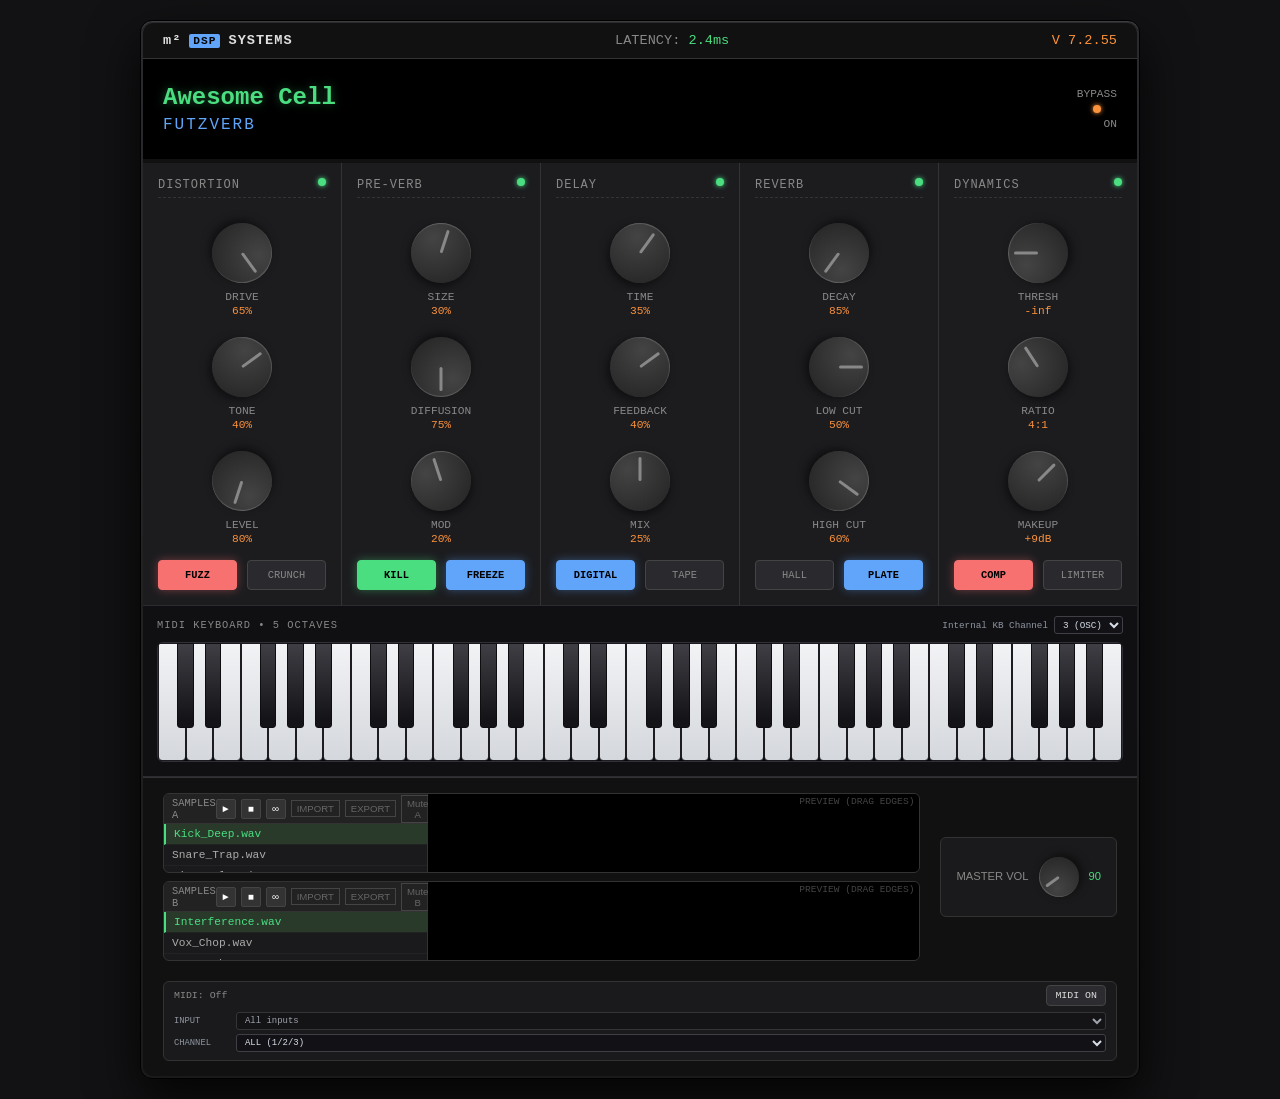
==== futzverb_wired_loop (1).html @ 8ab9b5a8 "Add internal keyboard A/B sync trigger and deck mute controls" ====
<!DOCTYPE html>
<html lang="en">
<head>
    <meta charset="UTF-8">
    <meta name="viewport" content="width=device-width, initial-scale=1.0">
    <title>m²DSP Audio Effects Interface</title>
    <style>
        :root {
            --bg-color: #121214;
            --panel-bg: #1c1c1f;
            --panel-border: #333336;
            --text-main: #e0e0e0;
            --text-muted: #888888;
            --accent-green: #4ade80;
            --accent-blue: #60a5fa;
            --accent-orange: #fb923c;
            --accent-red: #f87171;
            --knob-size: 60px;
            --font-tech: 'Courier New', Courier, monospace;
            --font-ui: -apple-system, BlinkMacSystemFont, "Segoe UI", Roboto, Helvetica, Arial, sans-serif;
        }

        * {
            box-sizing: border-box;
            user-select: none;
        }

        body {
            margin: 0;
            padding: 20px;
            background-color: var(--bg-color);
            color: var(--text-main);
            font-family: var(--font-ui);
            display: flex;
            justify-content: center;
            align-items: center;
            min-height: 100vh;
            overflow-x: auto;
        }

        .device-container {
            width: 100%;
            max-width: 1000px;
            background: linear-gradient(180deg, #2a2a2e 0%, #1a1a1c 100%);
            border-radius: 12px;
            box-shadow: 0 20px 50px rgba(0,0,0,0.8), inset 0 1px 1px rgba(255,255,255,0.1);
            border: 1px solid #000;
            padding: 2px;
            display: flex;
            flex-direction: column;
        }

        .header {
            display: flex;
            justify-content: space-between;
            align-items: center;
            padding: 10px 20px;
            background: #111;
            border-bottom: 1px solid #333;
            border-radius: 10px 10px 0 0;
            font-family: var(--font-tech);
            font-size: 0.85rem;
            color: var(--text-muted);
        }

        .brand {
            font-weight: bold;
            color: var(--text-main);
            letter-spacing: 1px;
            display: flex;
            align-items: center;
            gap: 8px;
        }

        .brand span {
            background: var(--accent-blue);
            color: #000;
            padding: 1px 4px;
            border-radius: 2px;
            font-size: 0.7rem;
        }

        .version { color: var(--accent-orange); }

        .workspace {
            display: grid;
            grid-template-columns: repeat(5, 1fr);
            gap: 1px;
            background-color: var(--panel-border);
            flex-grow: 1;
        }

        .module {
            background-color: var(--panel-bg);
            padding: 15px;
            display: flex;
            flex-direction: column;
            position: relative;
        }

        .module-header {
            font-family: var(--font-tech);
            font-size: 0.75rem;
            color: var(--text-muted);
            text-transform: uppercase;
            margin-bottom: 15px;
            border-bottom: 1px dashed #333;
            padding-bottom: 5px;
            letter-spacing: 1px;
            display: flex;
            justify-content: space-between;
        }

        .display-area {
            grid-column: span 5;
            background: #000;
            padding: 20px;
            display: flex;
            justify-content: space-between;
            align-items: center;
            border-bottom: 4px solid #111;
            position: relative;
            overflow: hidden;
        }

        .screen-content { text-align: left; z-index: 2; }

        .screen-title {
            font-family: var(--font-tech);
            color: var(--accent-green);
            font-size: 1.5rem;
            margin: 0;
            text-shadow: 0 0 10px rgba(74, 222, 128, 0.4);
        }

        .screen-subtitle {
            font-family: var(--font-tech);
            color: var(--accent-blue);
            font-size: 1rem;
            margin: 5px 0 0 0;
            letter-spacing: 2px;
        }

        .waveform {
            flex-grow: 1;
            height: 60px;
            margin: 0 40px;
            display: flex;
            align-items: center;
            justify-content: center;
            gap: 3px;
        }

        .bar {
            width: 4px;
            background: var(--accent-green);
            animation: wave 1s ease-in-out infinite;
            border-radius: 2px;
            opacity: 0.7;
        }

        @keyframes wave {
            0%, 100% { height: 10%; opacity: 0.3; }
            50% { height: 100%; opacity: 1; box-shadow: 0 0 8px var(--accent-green); }
        }

        .controls-grid {
            display: grid;
            grid-template-columns: 1fr;
            gap: 20px;
            margin-top: 10px;
        }

        .control-group {
            display: flex;
            flex-direction: column;
            align-items: center;
        }

        .knob-container {
            position: relative;
            width: var(--knob-size);
            height: var(--knob-size);
            cursor: ns-resize;
        }

        .knob {
            width: 100%;
            height: 100%;
            border-radius: 50%;
            background: radial-gradient(circle at 30% 30%, #444, #222);
            box-shadow: 0 4px 8px rgba(0,0,0,0.5), inset 0 1px 1px rgba(255,255,255,0.2);
            position: relative;
            transform: rotate(0deg);
            transition: transform 0.1s linear;
        }
        
        .knob::after {
            content: '';
            position: absolute;
            top: 10%;
            left: 50%;
            width: 3px;
            height: 40%;
            background: var(--text-muted);
            transform: translateX(-50%);
            border-radius: 2px;
        }

        .knob-container.active .knob {
            box-shadow: 0 0 10px rgba(255, 255, 255, 0.2);
            border: 1px solid #555;
        }
        .knob-container.active .knob::after {
            background: var(--accent-orange);
        }

        .knob-label {
            margin-top: 8px;
            font-size: 0.7rem;
            color: var(--text-muted);
            text-transform: uppercase;
            font-family: var(--font-tech);
        }

        .knob-value {
            font-size: 0.7rem;
            color: var(--accent-orange);
            margin-top: 2px;
            font-family: var(--font-tech);
        }

        .btn-row {
            display: flex;
            justify-content: space-between;
            gap: 10px;
            margin-top: auto;
            padding-top: 15px;
        }

        .btn {
            flex: 1;
            padding: 8px 0;
            background: #2a2a2e;
            border: 1px solid #444;
            border-radius: 4px;
            color: #888;
            font-size: 0.65rem;
            text-transform: uppercase;
            cursor: pointer;
            font-family: var(--font-tech);
            transition: all 0.2s;
        }

        .btn:hover { border-color: #666; color: #ccc; }

        .btn.active {
            background: var(--accent-green);
            color: #000;
            border-color: var(--accent-green);
            box-shadow: 0 0 10px rgba(74, 222, 128, 0.4);
            font-weight: bold;
        }

        .btn-danger.active {
            background: var(--accent-red);
            border-color: var(--accent-red);
            box-shadow: 0 0 10px rgba(248, 113, 113, 0.4);
        }

        .btn-blue.active {
            background: var(--accent-blue);
            border-color: var(--accent-blue);
            box-shadow: 0 0 10px rgba(96, 165, 250, 0.4);
        }

        .led {
            width: 8px;
            height: 8px;
            border-radius: 50%;
            background: #333;
            box-shadow: inset 0 1px 2px rgba(0,0,0,0.5);
        }
        .led.on {
            background: var(--accent-green);
            box-shadow: 0 0 5px var(--accent-green);
        }
        .led-orange.on {
            background: var(--accent-orange);
            box-shadow: 0 0 5px var(--accent-orange);
        }

        .footer {
            background: #111;
            padding: 15px 20px;
            display: flex;
            justify-content: space-between;
            align-items: center;
            gap: 20px;
            border-top: 1px solid #333;
            border-radius: 0 0 10px 10px;
            flex-wrap: wrap;
        }

        /* Sample Browser Styles */
        .sampler-stack {
            display: flex;
            flex-direction: column;
            gap: 8px;
            flex: 1;
            min-width: 300px;
        }

        .sample-browser {
            display: flex;
            width: 100%;
            background: #1a1a1c;
            border: 1px solid #333;
            border-radius: 6px;
            overflow: hidden;
            height: 80px;
        }

        .sb-list-container {
            width: 35%; /* Slightly smaller to fit transport buttons */
            border-right: 1px solid #333;
            display: flex;
            flex-direction: column;
        }

        .sb-header {
            padding: 5px 8px;
            background: #222;
            font-size: 0.65rem;
            font-family: var(--font-tech);
            color: var(--text-muted);
            border-bottom: 1px solid #333;
            display: flex;
            justify-content: space-between;
            align-items: center;
            height: 30px;
        }

        .sb-controls {
            display: flex;
            gap: 5px;
            align-items: center;
        }

        .sb-volume {
            display: inline-flex;
            align-items: center;
            gap: 4px;
            margin-left: 4px;
            padding-left: 6px;
            border-left: 1px solid #3a3a3f;
            font-size: 0.56rem;
            color: #9aa0a9;
            font-family: var(--font-tech);
        }

        .sb-volume input[type="range"] {
            width: 54px;
            accent-color: var(--accent-green);
            cursor: pointer;
            height: 14px;
        }

        .sb-volume-value {
            min-width: 20px;
            text-align: right;
            color: var(--accent-green);
        }

        .sb-transport-btn {
            background: #333;
            border: 1px solid #444;
            color: #fff;
            width: 20px;
            height: 20px;
            border-radius: 2px;
            cursor: pointer;
            display: flex;
            align-items: center;
            justify-content: center;
            font-size: 10px;
        }
        .sb-transport-btn:hover {
            background: #444;
            border-color: #666;
        }
        .sb-transport-btn.playing {
            background: var(--accent-green);
            color: #000;
            box-shadow: 0 0 5px var(--accent-green);
        }

        .sb-transport-btn.looping {
            background: var(--accent-blue);
            color: #000;
            box-shadow: 0 0 5px var(--accent-blue);
            font-weight: 700;
        }

        .sb-import-btn,
        .sb-export-btn,
        .sb-mute-btn {
            background: transparent;
            border: 1px solid #444;
            color: #666;
            cursor: pointer;
            font-size: 0.6rem;
            padding: 2px 5px;
            transition: color 0.2s, border-color 0.2s;
        }
        .sb-import-btn:hover,
        .sb-export-btn:hover,
        .sb-mute-btn:hover {
            color: var(--accent-green);
            border-color: var(--accent-green);
        }



        .sb-mute-btn.active {
            color: #000;
            background: var(--accent-red);
            border-color: var(--accent-red);
            box-shadow: 0 0 5px rgba(248, 113, 113, 0.45);
        }
        .sb-list {
            list-style: none;
            padding: 0;
            margin: 0;
            overflow-y: auto;
            flex-grow: 1;
        }

        .sb-list::-webkit-scrollbar { width: 4px; }
        .sb-list::-webkit-scrollbar-thumb { background: #444; }

        .sb-list li {
            padding: 4px 8px;
            font-size: 0.7rem;
            font-family: var(--font-tech);
            color: #aaa;
            cursor: pointer;
            border-bottom: 1px solid #222;
            white-space: nowrap;
            overflow: hidden;
            text-overflow: ellipsis;
        }

        .sb-list li:hover { background: #252528; color: #fff; }

        .sb-list li.active {
            background: #2a3a2a;
            color: var(--accent-green);
            border-left: 2px solid var(--accent-green);
        }

        .sb-waveform-container {
            width: 65%;
            position: relative;
            background: #000;
            display: flex;
            align-items: center;
            justify-content: center;
            padding: 0 10px;
            cursor: default;
        }

        .sb-waveform-container canvas {
            width: 100%;
            height: 100%;
            display: block;
        }

        .sb-label {
            position: absolute;
            top: 2px;
            right: 5px;
            font-size: 0.6rem;
            color: #444;
            font-family: var(--font-tech);
            pointer-events: none;
        }

        .master-knob-wrapper {
            display: flex;
            align-items: center;
            gap: 10px;
            background: #1a1a1c;
            padding: 0 15px;
            height: 80px;
            border: 1px solid #333;
            border-radius: 6px;
        }
        
        .master-label {
            font-size: 0.7rem;
            color: var(--text-muted);
            text-transform: uppercase;
            text-align: right;
            line-height: 1.2;
        }

        .midi-panel {
            display: flex;
            flex-direction: column;
            justify-content: center;
            min-width: 250px;
            background: #1a1a1c;
            border: 1px solid #333;
            border-radius: 6px;
            padding: 8px 10px;
            height: 80px;
            gap: 6px;
        }

        .midi-top-row {
            display: flex;
            align-items: center;
            justify-content: space-between;
            gap: 8px;
        }

        .midi-status {
            font-size: 0.62rem;
            color: var(--text-muted);
            font-family: var(--font-tech);
            white-space: nowrap;
            overflow: hidden;
            text-overflow: ellipsis;
        }

        .midi-btn {
            padding: 4px 8px;
            font-size: 0.62rem;
            border: 1px solid #444;
            border-radius: 4px;
            background: #2b2b30;
            color: #ddd;
            cursor: pointer;
            font-family: var(--font-tech);
        }

        .midi-btn:hover {
            border-color: var(--accent-blue);
            color: var(--accent-blue);
        }

        .midi-map {
            font-family: var(--font-tech);
            font-size: 0.55rem;
            color: #7faee6;
            line-height: 1.25;
            white-space: nowrap;
            overflow: hidden;
            text-overflow: ellipsis;
        }

        .midi-controls {
            display: grid;
            grid-template-columns: 56px 1fr;
            gap: 4px 6px;
            align-items: center;
            font-family: var(--font-tech);
            font-size: 0.55rem;
            color: #8f96a1;
        }

        .midi-select {
            width: 100%;
            background: #121216;
            color: #d7dde8;
            border: 1px solid #3f3f45;
            border-radius: 3px;
            font-size: 0.56rem;
            font-family: var(--font-tech);
            height: 18px;
            padding: 0 4px;
        }

        .keyboard-rack {
            background: #101013;
            border-top: 1px solid #2b2b31;
            border-bottom: 1px solid #2b2b31;
            padding: 10px 14px 14px;
        }

        .keyboard-label {
            font-family: var(--font-tech);
            font-size: 0.65rem;
            color: var(--text-muted);
            margin-bottom: 8px;
            letter-spacing: 1px;
        }

        .keyboard-top-row {
            display: flex;
            justify-content: space-between;
            align-items: center;
            gap: 10px;
            margin-bottom: 8px;
        }

        .keyboard-channel-control {
            display: inline-flex;
            align-items: center;
            gap: 6px;
            font-family: var(--font-tech);
            font-size: 0.58rem;
            color: #8f96a1;
        }

        .keyboard-channel-control select {
            background: #121216;
            color: #d7dde8;
            border: 1px solid #3f3f45;
            border-radius: 3px;
            font-size: 0.58rem;
            font-family: var(--font-tech);
            height: 18px;
            padding: 0 4px;
        }

        .midi-keyboard {
            position: relative;
            height: 120px;
            background: #08080a;
            border: 1px solid #303036;
            border-radius: 6px;
            overflow: hidden;
        }

        .midi-key {
            position: absolute;
            border: 1px solid #1d1d21;
            border-radius: 0 0 4px 4px;
            cursor: pointer;
            touch-action: none;
        }

        .midi-key.white {
            top: 0;
            height: 100%;
            background: linear-gradient(180deg, #f2f3f5 0%, #d4d7dc 100%);
            z-index: 1;
        }

        .midi-key.black {
            top: 0;
            height: 72%;
            background: linear-gradient(180deg, #3e3e44 0%, #141418 90%);
            border-color: #0e0e11;
            z-index: 2;
            border-radius: 0 0 3px 3px;
        }

        .midi-key.active.white {
            background: linear-gradient(180deg, #c8ffdd 0%, #8deeaf 100%);
            box-shadow: inset 0 -6px 12px rgba(74, 222, 128, 0.45);
        }

        .midi-key.active.black {
            background: linear-gradient(180deg, #5cd69d 0%, #1f8f61 90%);
            box-shadow: inset 0 -6px 12px rgba(0, 0, 0, 0.45), 0 0 6px rgba(74, 222, 128, 0.5);
        }

        @media (max-width: 800px) {
            .workspace { grid-template-columns: 1fr 1fr; }
            .display-area { grid-column: span 2; }
            .footer { flex-direction: column; align-items: stretch; }
            .master-knob-wrapper { justify-content: center; }
        }

        @media (max-width: 500px) {
            .workspace { grid-template-columns: 1fr; }
            .display-area { grid-column: span 1; flex-direction: column; gap: 20px; }
            .waveform { margin: 10px 0; width: 100%; }
        }
    </style>
</head>
<body>

    <div class="device-container">
        <header class="header">
            <div class="brand">
                m²<span>DSP</span> SYSTEMS
            </div>
            <div class="status">
                LATENCY: <span style="color:var(--accent-green)">2.4ms</span>
            </div>
            <div class="version">
                V 7.2.55
            </div>
        </header>

        <section class="display-area">
            <div class="screen-content">
                <h2 class="screen-title">Awesome Cell</h2>
                <p class="screen-subtitle">FUTZVERB</p>
            </div>
            
            <div class="waveform" id="waveform">
                <div class="bar" style="animation-delay: 0.1s"></div>
                <div class="bar" style="animation-delay: 0.3s"></div>
                <div class="bar" style="animation-delay: 0.5s"></div>
                <div class="bar" style="animation-delay: 0.2s"></div>
                <div class="bar" style="animation-delay: 0.6s"></div>
                <div class="bar" style="animation-delay: 0.4s"></div>
                <div class="bar" style="animation-delay: 0.1s"></div>
                <div class="bar" style="animation-delay: 0.3s"></div>
                <div class="bar" style="animation-delay: 0.5s"></div>
                <div class="bar" style="animation-delay: 0.2s"></div>
                <div class="bar" style="animation-delay: 0.6s"></div>
                <div class="bar" style="animation-delay: 0.4s"></div>
            </div>

            <div style="text-align: right; font-family: var(--font-tech); font-size: 0.7rem; color: var(--text-muted);">
                <div>BYPASS</div>
                <div class="led led-orange on" style="margin: 5px auto;"></div>
                <div>ON</div>
            </div>
        </section>

        <div class="workspace">
            <!-- Module 1: Distortion -->
            <div class="module">
                <div class="module-header">
                    <span>Distortion</span>
                    <span class="led on"></span>
                </div>
                <div class="controls-grid">
                    <div class="control-group">
                        <div class="knob-container" data-param="Drive" data-min="0" data-max="100" data-value="65">
                            <div class="knob" style="transform: rotate(117deg);"></div>
                        </div>
                        <div class="knob-label">Drive</div>
                        <div class="knob-value">65%</div>
                    </div>
                    <div class="control-group">
                        <div class="knob-container" data-param="Tone" data-min="0" data-max="100" data-value="40">
                            <div class="knob" style="transform: rotate(36deg);"></div>
                        </div>
                        <div class="knob-label">Tone</div>
                        <div class="knob-value">40%</div>
                    </div>
                    <div class="control-group">
                        <div class="knob-container" data-param="Level" data-min="0" data-max="100" data-value="80">
                            <div class="knob" style="transform: rotate(180deg);"></div>
                        </div>
                        <div class="knob-label">Level</div>
                        <div class="knob-value">80%</div>
                    </div>
                </div>
                <div class="btn-row">
                    <button class="btn btn-danger active">Fuzz</button>
                    <button class="btn">Crunch</button>
                </div>
            </div>

            <!-- Module 2: Pre-Verb -->
            <div class="module">
                <div class="module-header">
                    <span>Pre-Verb</span>
                    <span class="led on"></span>
                </div>
                <div class="controls-grid">
                    <div class="control-group">
                        <div class="knob-container" data-param="Size" data-min="0" data-max="100" data-value="30">
                            <div class="knob" style="transform: rotate(18deg);"></div>
                        </div>
                        <div class="knob-label">Size</div>
                        <div class="knob-value">30%</div>
                    </div>
                    <div class="control-group">
                        <div class="knob-container" data-param="Diff" data-min="0" data-max="100" data-value="75">
                            <div class="knob" style="transform: rotate(162deg);"></div>
                        </div>
                        <div class="knob-label">Diffusion</div>
                        <div class="knob-value">75%</div>
                    </div>
                    <div class="control-group">
                        <div class="knob-container" data-param="Mod" data-min="0" data-max="100" data-value="20">
                            <div class="knob" style="transform: rotate(-54deg);"></div>
                        </div>
                        <div class="knob-label">Mod</div>
                        <div class="knob-value">20%</div>
                    </div>
                </div>
                <div class="btn-row">
                    <button class="btn active">Kill</button>
                    <button class="btn btn-blue active">Freeze</button>
                </div>
            </div>

            <!-- Module 3: Delay -->
            <div class="module">
                <div class="module-header">
                    <span>Delay</span>
                    <span class="led on"></span>
                </div>
                <div class="controls-grid">
                    <div class="control-group">
                        <div class="knob-container" data-param="Time" data-min="0" data-max="100" data-value="35">
                            <div class="knob" style="transform: rotate(36deg);"></div>
                        </div>
                        <div class="knob-label">Time</div>
                        <div class="knob-value">35%</div>
                    </div>
                    <div class="control-group">
                        <div class="knob-container" data-param="Feedback" data-min="0" data-max="100" data-value="40">
                            <div class="knob" style="transform: rotate(54deg);"></div>
                        </div>
                        <div class="knob-label">Feedback</div>
                        <div class="knob-value">40%</div>
                    </div>
                    <div class="control-group">
                        <div class="knob-container" data-param="Mix" data-min="0" data-max="100" data-value="25">
                            <div class="knob" style="transform: rotate(-45deg);"></div>
                        </div>
                        <div class="knob-label">Mix</div>
                        <div class="knob-value">25%</div>
                    </div>
                </div>
                <div class="btn-row">
                    <button class="btn btn-blue active">Digital</button>
                    <button class="btn">Tape</button>
                </div>
            </div>

            <!-- Module 4: Reverb -->
            <div class="module">
                <div class="module-header">
                    <span>Reverb</span>
                    <span class="led on"></span>
                </div>
                <div class="controls-grid">
                    <div class="control-group">
                        <div class="knob-container" data-param="Decay" data-min="0" data-max="100" data-value="85">
                            <div class="knob" style="transform: rotate(198deg);"></div>
                        </div>
                        <div class="knob-label">Decay</div>
                        <div class="knob-value">85%</div>
                    </div>
                    <div class="control-group">
                        <div class="knob-container" data-param="Low Cut" data-min="0" data-max="100" data-value="50">
                            <div class="knob" style="transform: rotate(90deg);"></div>
                        </div>
                        <div class="knob-label">Low Cut</div>
                        <div class="knob-value">50%</div>
                    </div>
                    <div class="control-group">
                        <div class="knob-container" data-param="High Cut" data-min="0" data-max="100" data-value="60">
                            <div class="knob" style="transform: rotate(126deg);"></div>
                        </div>
                        <div class="knob-label">High Cut</div>
                        <div class="knob-value">60%</div>
                    </div>
                </div>
                <div class="btn-row">
                    <button class="btn">Hall</button>
                    <button class="btn btn-blue active">Plate</button>
                </div>
            </div>

            <!-- Module 5: Dynamics -->
            <div class="module">
                <div class="module-header">
                    <span>Dynamics</span>
                    <span class="led on"></span>
                </div>
                <div class="controls-grid">
                    <div class="control-group">
                        <div class="knob-container" data-param="Thresh" data-min="0" data-max="100" data-value="0">
                            <div class="knob" style="transform: rotate(-135deg);"></div>
                        </div>
                        <div class="knob-label">Thresh</div>
                        <div class="knob-value">-inf</div>
                    </div>
                    <div class="control-group">
                        <div class="knob-container" data-param="Ratio" data-min="1" data-max="20" data-value="4">
                            <div class="knob" style="transform: rotate(-90deg);"></div>
                        </div>
                        <div class="knob-label">Ratio</div>
                        <div class="knob-value">4:1</div>
                    </div>
                    <div class="control-group">
                        <div class="knob-container" data-param="Gain" data-min="0" data-max="24" data-value="9">
                            <div class="knob" style="transform: rotate(45deg);"></div>
                        </div>
                        <div class="knob-label">Makeup</div>
                        <div class="knob-value">+9dB</div>
                    </div>
                </div>
                <div class="btn-row">
                    <button class="btn btn-danger active">Comp</button>
                    <button class="btn">Limiter</button>
                </div>
            </div>
        </div>

        <section class="keyboard-rack" aria-label="MIDI keyboard">
            <div class="keyboard-top-row">
                <div class="keyboard-label" style="margin-bottom:0;">MIDI KEYBOARD • 5 OCTAVES</div>
                <label class="keyboard-channel-control">Internal KB Channel
                    <select id="internalKbChannel">
                        <option value="1">1 (A)</option>
                        <option value="2">2 (B)</option>
                        <option value="3" selected>3 (OSC)</option>
                    </select>
                </label>
            </div>
            <div class="midi-keyboard" id="midiKeyboard"></div>
        </section>

        <footer class="footer">
            <div class="sampler-stack">
                <div class="sample-browser" data-deck="A">
                    <div class="sb-list-container">
                        <div class="sb-header">
                            <span>SAMPLES A</span>
                            <div class="sb-controls">
                                <button class="sb-transport-btn" data-role="play" title="Play">&#9658;</button>
                                <button class="sb-transport-btn" data-role="stop" title="Stop">&#9632;</button>
                                <button class="sb-transport-btn" data-role="loop" title="Loop" aria-pressed="false">&#8734;</button>
                                <button class="sb-import-btn" data-role="import">IMPORT</button>
                                <button class="sb-export-btn" data-role="export">EXPORT</button>
                                <button class="sb-mute-btn" data-role="mute">Mute A</button>
                                <label class="sb-volume">VOL <input type="range" data-role="deck-volume" min="0" max="100" value="100" /><span class="sb-volume-value" data-role="deck-volume-value">100</span></label>
                            </div>
                        </div>
                        <ul class="sb-list" data-role="sample-list">
                            <li class="active" data-type="default">Kick_Deep.wav</li>
                            <li data-type="default">Snare_Trap.wav</li>
                            <li data-type="default">HiHat_Closed_01.wav</li>
                            <li data-type="default">Atmosphere_Pad.wav</li>
                            <li data-type="default">Glitch_04.wav</li>
                            <li data-type="default">Bass_Sub.wav</li>
                            <li data-type="default">Vox_Chop.wav</li>
                            <li data-type="default">Interference.wav</li>
                        </ul>
                    </div>
                    <div class="sb-waveform-container" data-role="waveform-container">
                        <span class="sb-label">PREVIEW (DRAG EDGES)</span>
                        <canvas data-role="waveform"></canvas>
                    </div>
                    <input type="file" data-role="audio-input" accept=".wav,.mp3,.aac,.flac,audio/*" style="display: none;" />
                </div>

                <div class="sample-browser" data-deck="B">
                    <div class="sb-list-container">
                        <div class="sb-header">
                            <span>SAMPLES B</span>
                            <div class="sb-controls">
                                <button class="sb-transport-btn" data-role="play" title="Play">&#9658;</button>
                                <button class="sb-transport-btn" data-role="stop" title="Stop">&#9632;</button>
                                <button class="sb-transport-btn" data-role="loop" title="Loop" aria-pressed="false">&#8734;</button>
                                <button class="sb-import-btn" data-role="import">IMPORT</button>
                                <button class="sb-export-btn" data-role="export">EXPORT</button>
                                <button class="sb-mute-btn" data-role="mute">Mute B</button>
                                <label class="sb-volume">VOL <input type="range" data-role="deck-volume" min="0" max="100" value="100" /><span class="sb-volume-value" data-role="deck-volume-value">100</span></label>
                            </div>
                        </div>
                        <ul class="sb-list" data-role="sample-list">
                            <li class="active" data-type="default">Interference.wav</li>
                            <li data-type="default">Vox_Chop.wav</li>
                            <li data-type="default">Bass_Sub.wav</li>
                            <li data-type="default">Glitch_04.wav</li>
                            <li data-type="default">Atmosphere_Pad.wav</li>
                            <li data-type="default">HiHat_Closed_01.wav</li>
                            <li data-type="default">Snare_Trap.wav</li>
                            <li data-type="default">Kick_Deep.wav</li>
                        </ul>
                    </div>
                    <div class="sb-waveform-container" data-role="waveform-container">
                        <span class="sb-label">PREVIEW (DRAG EDGES)</span>
                        <canvas data-role="waveform"></canvas>
                    </div>
                    <input type="file" data-role="audio-input" accept=".wav,.mp3,.aac,.flac,audio/*" style="display: none;" />
                </div>
            </div>

            <div class="master-knob-wrapper">
                <span class="master-label">Master Vol</span>
                <div class="knob-container" data-param="Master" data-min="0" data-max="100" data-value="90" style="--knob-size: 40px; width: 40px; height: 40px;">
                    <div class="knob" style="transform: rotate(216deg);"></div>
                </div>
                <span class="master-label" style="color: var(--accent-green)">90</span>
            </div>

            <div class="midi-panel" aria-live="polite">
                <div class="midi-top-row">
                    <span class="midi-status" id="midiStatus">MIDI: Off</span>
                    <button class="midi-btn" id="midiBtn">MIDI ON</button>
                </div>
                <div class="midi-controls">
                    <label for="midiInputSelect">INPUT</label>
                    <select id="midiInputSelect" class="midi-select">
                        <option value="all">All inputs</option>
                    </select>
                    <label for="midiTargetSelect">CHANNEL</label>
                    <select id="midiTargetSelect" class="midi-select">
                        <option value="1">1 (A)</option>
                        <option value="2">2 (B)</option>
                        <option value="3">3 (OSC)</option>
                        <option value="ALL" selected>ALL (1/2/3)</option>
                    </select>
                </div>
                <div class="midi-map" id="midiMapPreview">USB MIDI map ready: CC 20-32 · Note On/Off sampler pitch/velocity · CC120/123 panic.</div>
            </div>
        </footer>
    </div>

    <script>
        document.addEventListener('DOMContentLoaded', () => {
            // --- Global State ---
            let audioContext = null;

            // FX graph state (built on-demand once audioContext exists)
            let fx = null; // { input, output, nodes... }
            const knobState = Object.create(null);
            let reverbRegenTimer = null;

            const midiBtn = document.getElementById('midiBtn');
            const midiStatus = document.getElementById('midiStatus');
            const midiMapPreview = document.getElementById('midiMapPreview');
            const midiInputSelect = document.getElementById('midiInputSelect');
            const midiTargetSelect = document.getElementById('midiTargetSelect');
            const midiKeyboardEl = document.getElementById('midiKeyboard');
            const internalKbChannelSelect = document.getElementById('internalKbChannel');
            const deckElements = Array.from(document.querySelectorAll('.sample-browser[data-deck]'));
            let samplerDecks = [];

            // --- 0. Knob Interaction (UI) ---
            // The HTML defines knobs via .knob-container + data-min/data-max/data-value,
            // but there was no JS to make them interactive, so they never changed.
            const KNOB_ANGLE_MIN = -90;  // degrees (12 o'clock-ish)
            const KNOB_ANGLE_MAX = 270;  // degrees (full 360° sweep)

            const clamp = (v, lo, hi) => Math.min(hi, Math.max(lo, v));
            const toNumber = (v, fallback = 0) => {
                const n = Number(v);
                return Number.isFinite(n) ? n : fallback;
            };

            const knobContainers = Array.from(document.querySelectorAll('.knob-container'));

            function valueToAngle(value, min, max) {
                const range = (max - min);
                if (!Number.isFinite(range) || range === 0) return KNOB_ANGLE_MIN;
                const t = clamp((value - min) / range, 0, 1);
                return KNOB_ANGLE_MIN + t * (KNOB_ANGLE_MAX - KNOB_ANGLE_MIN);
            }

            function formatKnobValue(param, value, min, max) {
                const p = String(param || '').toLowerCase();

                if (p === 'master') return String(Math.round(value));
                if (p === 'ratio') return `${Math.round(value)}:1`;
                if (p === 'gain' || p === 'makeup') return `+${Math.round(value)}dB`;

                // Threshold in this UI is 0..100; map to -inf / -60..0dB for display.
                if (p === 'thresh' || p === 'threshold') {
                    if (value <= min) return '-inf';
                    const t = clamp((value - min) / (max - min || 1), 0, 1);
                    const db = -60 + t * 60;
                    return `${db.toFixed(0)}dB`;
                }

                // Anything that looks like a "cut" knob is a % in this mock UI.
                if (p.includes('cut')) return `${Math.round(value)}%`;

                // Default: if 0..100 treat as percent, otherwise show raw.
                if (min === 0 && max === 100) return `${Math.round(value)}%`;
                return String(Math.round(value * 100) / 100);
            }

            function setKnobUI(container, value) {
                const min = toNumber(container.dataset.min, 0);
                const max = toNumber(container.dataset.max, 100);
                const param = container.dataset.param || '';

                const v = clamp(toNumber(value, min), min, max);
                container.dataset.value = String(v);

                const knobEl = container.querySelector('.knob');
                if (knobEl) {
                    const angle = valueToAngle(v, min, max);
                    knobEl.style.transform = `rotate(${angle.toFixed(1)}deg)`;
                }

                const display = formatKnobValue(param, v, min, max);

                // Update per-module value readout if present
                const group = container.closest('.control-group');
                if (group) {
                    const valueEl = group.querySelector('.knob-value');
                    if (valueEl) valueEl.textContent = display;
                } else {
                    // Master knob: the value is the next element sibling (green number)
                    const next = container.nextElementSibling;
                    if (next && next.classList.contains('master-label')) {
                        next.textContent = display;
                    }
                }

                // Notify audio engine (stores state even if audioContext not ready)
                handleKnobChange(param, v);
            }

            // Init knobs (override whatever inline rotate() happens to be)
            knobContainers.forEach((c) => {
                // Make focusable for keyboard tweaks
                if (!c.hasAttribute('tabindex')) c.setAttribute('tabindex', '0');
                setKnobUI(c, toNumber(c.dataset.value, 0));
            });

            // Drag state (one knob at a time)
            let activeKnob = null;
            let dragStartY = 0;
            let dragStartValue = 0;

            function onKnobPointerDown(e) {
                const c = e.currentTarget;
                e.preventDefault();
                c.classList.add('active');
                c.setPointerCapture?.(e.pointerId);

                activeKnob = c;
                dragStartY = e.clientY;

                const min = toNumber(c.dataset.min, 0);
                dragStartValue = toNumber(c.dataset.value, min);
            }

            function onKnobPointerMove(e) {
                if (!activeKnob || e.currentTarget !== activeKnob) return;

                const c = activeKnob;
                const min = toNumber(c.dataset.min, 0);
                const max = toNumber(c.dataset.max, 100);
                const range = (max - min) || 1;

                // Up = increase, Down = decrease
                const dy = dragStartY - e.clientY;

                // Sensitivity: ~150px drag for full range; hold Shift for fine control.
                const pixelsPerFullRange = e.shiftKey ? 750 : 150;
                const delta = (dy / pixelsPerFullRange) * range;

                setKnobUI(c, dragStartValue + delta);
            }

            function onKnobPointerUp(e) {
                const c = e.currentTarget;
                c.classList.remove('active');

                if (activeKnob === c) {
                    activeKnob = null;
                }
                try { c.releasePointerCapture?.(e.pointerId); } catch (_) {}
            }

            function onKnobWheel(e) {
                const c = e.currentTarget;
                const min = toNumber(c.dataset.min, 0);
                const max = toNumber(c.dataset.max, 100);
                const range = (max - min) || 1;

                // Prevent page scroll while adjusting a knob.
                e.preventDefault();

                const step = (e.shiftKey ? range / 500 : range / 200); // fine with Shift
                const dir = Math.sign(-e.deltaY || 0);
                const current = toNumber(c.dataset.value, min);

                setKnobUI(c, current + dir * step);
            }

            function onKnobKeyDown(e) {
                const c = e.currentTarget;
                const min = toNumber(c.dataset.min, 0);
                const max = toNumber(c.dataset.max, 100);
                const range = (max - min) || 1;

                const step = (e.shiftKey ? range / 50 : range / 200);
                const current = toNumber(c.dataset.value, min);

                if (e.key === 'ArrowUp' || e.key === 'ArrowRight') {
                    e.preventDefault();
                    setKnobUI(c, current + step);
                } else if (e.key === 'ArrowDown' || e.key === 'ArrowLeft') {
                    e.preventDefault();
                    setKnobUI(c, current - step);
                } else if (e.key === 'Home') {
                    e.preventDefault();
                    setKnobUI(c, min);
                } else if (e.key === 'End') {
                    e.preventDefault();
                    setKnobUI(c, max);
                }
            }

            // Bind events
            knobContainers.forEach((c) => {
                c.addEventListener('pointerdown', onKnobPointerDown);
                c.addEventListener('pointermove', onKnobPointerMove);
                c.addEventListener('pointerup', onKnobPointerUp);
                c.addEventListener('pointercancel', onKnobPointerUp);
                c.addEventListener('wheel', onKnobWheel, { passive: false });
                c.addEventListener('keydown', onKnobKeyDown);
            });


            // --- 0b. On-device 5-octave MIDI keyboard ---
            const keyboardConfig = {
                startMidi: 36, // C2
                octaves: 5
            };
            const keyboardKeys = new Map();
            const activeVoices = new Map();
            const pointerNotes = new Map();

            function midiToFreq(note) {
                return 440 * Math.pow(2, (note - 69) / 12);
            }

            function setKeyboardKeyActive(note, active) {
                const key = keyboardKeys.get(note);
                if (!key) return;
                key.classList.toggle('active', active);
            }

            function keyboardNoteOn(note, velocity = 100) {
                if (activeVoices.has(note)) return;

                initAudioContext();
                ensureFxGraph();
                if (!audioContext) return;

                const osc = audioContext.createOscillator();
                const gain = audioContext.createGain();
                const now = audioContext.currentTime;
                const amp = clamp((toNumber(velocity, 100) / 127) * 0.23, 0.02, 0.35);

                osc.type = 'sawtooth';
                osc.frequency.setValueAtTime(midiToFreq(note), now);

                gain.gain.setValueAtTime(0.0001, now);
                gain.gain.exponentialRampToValueAtTime(amp, now + 0.012);

                osc.connect(gain);
                gain.connect((fx && fx.input) ? fx.input : audioContext.destination);
                osc.start(now);

                activeVoices.set(note, { osc, gain });
                setKeyboardKeyActive(note, true);
            }

            function keyboardNoteOff(note) {
                const voice = activeVoices.get(note);
                if (!voice || !audioContext) {
                    setKeyboardKeyActive(note, false);
                    return;
                }

                const now = audioContext.currentTime;
                voice.gain.gain.cancelScheduledValues(now);
                voice.gain.gain.setTargetAtTime(0.0001, now, 0.045);
                try { voice.osc.stop(now + 0.18); } catch (_) {}
                try { voice.osc.disconnect(); } catch (_) {}
                try { voice.gain.disconnect(); } catch (_) {}

                activeVoices.delete(note);
                setKeyboardKeyActive(note, false);
            }

            function buildMidiKeyboard() {
                if (!midiKeyboardEl) return;
                midiKeyboardEl.innerHTML = '';

                const totalNotes = keyboardConfig.octaves * 12;
                const notes = Array.from({ length: totalNotes }, (_, i) => keyboardConfig.startMidi + i);
                const whiteSet = new Set([0, 2, 4, 5, 7, 9, 11]);
                const whiteNotes = notes.filter((n) => whiteSet.has(n % 12));
                const whiteWidth = 100 / whiteNotes.length;

                const whitePositions = new Map();
                whiteNotes.forEach((note, whiteIndex) => {
                    const key = document.createElement('button');
                    key.type = 'button';
                    key.className = 'midi-key white';
                    key.dataset.note = String(note);
                    key.style.left = `${(whiteIndex * whiteWidth).toFixed(4)}%`;
                    key.style.width = `${whiteWidth.toFixed(4)}%`;
                    key.setAttribute('aria-label', `MIDI note ${note}`);
                    midiKeyboardEl.appendChild(key);
                    keyboardKeys.set(note, key);
                    whitePositions.set(note, whiteIndex);
                });

                notes.forEach((note) => {
                    const semitone = note % 12;
                    if (whiteSet.has(semitone)) return;

                    const leftWhite = note - 1;
                    const leftIndex = whitePositions.get(leftWhite);
                    if (leftIndex == null) return;

                    const key = document.createElement('button');
                    key.type = 'button';
                    key.className = 'midi-key black';
                    key.dataset.note = String(note);
                    key.style.left = `${((leftIndex + 0.7) * whiteWidth).toFixed(4)}%`;
                    key.style.width = `${(whiteWidth * 0.6).toFixed(4)}%`;
                    key.setAttribute('aria-label', `MIDI note ${note}`);
                    midiKeyboardEl.appendChild(key);
                    keyboardKeys.set(note, key);
                });

                midiKeyboardEl.querySelectorAll('.midi-key').forEach((key) => {
                    key.addEventListener('pointerdown', (e) => {
                        const note = toNumber(key.dataset.note, -1);
                        if (note < 0) return;
                        const channel = toNumber(internalKbChannelSelect?.value, 3);
                        key.setPointerCapture?.(e.pointerId);
                        pointerNotes.set(e.pointerId, { note, channel });

                        // Internal keyboard is also a sync trigger: start A+B together.
                        startSyncedDecksFromInternal(note, 110);

                        // Keep existing OSC behavior on channel 3 through the main MIDI router.
                        if (channel === 3) {
                            routeMidiMessage(0x90 | ((channel - 1) & 0x0F), note, 110);
                        }
                    });

                    key.addEventListener('pointerup', (e) => {
                        const state = pointerNotes.get(e.pointerId);
                        if (state && state.note != null) {
                            stopSyncedDecksFromInternal(state.note);
                            if ((state.channel || 3) === 3) {
                                routeMidiMessage(0x80 | (((state.channel || 3) - 1) & 0x0F), state.note, 0);
                            }
                        }
                        pointerNotes.delete(e.pointerId);
                    });

                    key.addEventListener('pointercancel', (e) => {
                        const state = pointerNotes.get(e.pointerId);
                        if (state && state.note != null) {
                            stopSyncedDecksFromInternal(state.note);
                            if ((state.channel || 3) === 3) {
                                routeMidiMessage(0x80 | (((state.channel || 3) - 1) & 0x0F), state.note, 0);
                            }
                        }
                        pointerNotes.delete(e.pointerId);
                    });

                    key.addEventListener('contextmenu', (e) => e.preventDefault());
                });
            }

            buildMidiKeyboard();

            // --- 0c. MIDI + USB class-compliant support (Launchkey / Ableton Move style) ---
            let midiAccess = null;
            const midiInputs = new Map();
            const midiConfig = {
                rootNote: 60,
                isEnabled: false,
                selectedInputId: 'all',
                targetMode: 'ALL',
                ccMap: {
                    20: 'Drive',
                    21: 'Tone',
                    22: 'Level',
                    23: 'Size',
                    24: 'Diff',
                    25: 'Mod',
                    26: 'Decay',
                    27: 'Low Cut',
                    28: 'High Cut',
                    29: 'Thresh',
                    30: 'Ratio',
                    31: 'Gain',
                    32: 'Master'
                }
            };

            function updateMidiStatus(text, isError = false) {
                if (!midiStatus) return;
                midiStatus.textContent = text;
                midiStatus.style.color = isError ? 'var(--accent-red)' : 'var(--text-muted)';
            }

            function setupMidiMapPreview() {
                if (!midiMapPreview) return;
                const entries = Object.entries(midiConfig.ccMap)
                    .map(([cc, param]) => `CC${cc}:${param}`)
                    .join(' · ');
                midiMapPreview.textContent = `${entries} · Ch1=A · Ch2=B · Ch3=OSC · Note On/Off routes by channel · CC120/123 panic`;
                midiMapPreview.title = 'MIDI channel routing: 1->A deck, 2->B deck, 3->oscillator keyboard engine';
            }

            function setParamFromMidi(param, ccValue) {
                const target = knobContainers.find((k) => k.dataset.param === param);
                if (!target) return;

                const min = toNumber(target.dataset.min, 0);
                const max = toNumber(target.dataset.max, 100);
                const norm = clamp(toNumber(ccValue, 0) / 127, 0, 1);
                const nextValue = min + ((max - min) * norm);
                setKnobUI(target, nextValue);
            }

            function targetFromChannel(channel) {
                if (channel === 1) return 'A';
                if (channel === 2) return 'B';
                if (channel === 3) return 'OSC';
                return null;
            }

            function resolveMidiTarget(channel) {
                if (midiConfig.targetMode === 'ALL') {
                    return targetFromChannel(channel);
                }
                const forced = Number(midiConfig.targetMode);
                return channel === forced ? targetFromChannel(forced) : null;
            }

            function panicAllMidiNotes() {
                samplerDecks.forEach((deck) => deck?.panicMidiNotes?.());
                for (const note of Array.from(activeVoices.keys())) {
                    keyboardNoteOff(note);
                }
                updateMidiStatus('MIDI panic: all notes stopped');
            }

            function applyInputRouting() {
                midiInputs.forEach((input) => {
                    if (!input) return;
                    const shouldListen = midiConfig.isEnabled && (midiConfig.selectedInputId === 'all' || midiConfig.selectedInputId === input.id);
                    input.onmidimessage = shouldListen ? onMIDIMessage : null;
                });
            }

            function populateMidiInputSelect() {
                if (!midiInputSelect) return;
                midiInputSelect.innerHTML = '';

                const allOpt = document.createElement('option');
                allOpt.value = 'all';
                allOpt.textContent = 'All inputs';
                midiInputSelect.appendChild(allOpt);

                midiInputs.forEach((input) => {
                    const opt = document.createElement('option');
                    opt.value = input.id;
                    opt.textContent = input.name || 'Unnamed USB MIDI';
                    midiInputSelect.appendChild(opt);
                });

                const hasSelected = Array.from(midiInputSelect.options).some((o) => o.value === midiConfig.selectedInputId);
                if (!hasSelected) midiConfig.selectedInputId = 'all';
                midiInputSelect.value = midiConfig.selectedInputId;
                midiInputSelect.disabled = !midiConfig.isEnabled;
            }

            function routeMidiMessage(status, data1, data2 = 0) {
                const type = status & 0xF0;
                const channel = (status & 0x0F) + 1;
                const target = resolveMidiTarget(channel);

                if (type === 0xB0) {
                    if (data1 === 120 || data1 === 123) {
                        panicAllMidiNotes();
                        return;
                    }

                    // Keep CC mapping consistent: apply only from Ch1, or from forced Ch1 selection.
                    const ccAccepted = (midiConfig.targetMode === 'ALL' && channel === 1)
                        || (midiConfig.targetMode === '1' && channel === 1);
                    if (!ccAccepted) return;

                    const param = midiConfig.ccMap[data1];
                    if (param) {
                        setParamFromMidi(param, data2);
                        updateMidiStatus(`MIDI Ch${channel}: CC${data1} -> ${param} (${data2})`);
                    }
                    return;
                }

                if (!target) return;

                if (type === 0x90 && data2 > 0) {
                    if (target === 'A') samplerDecks[0]?.triggerMidiNote?.(data1, data2, midiConfig.rootNote);
                    if (target === 'B') samplerDecks[1]?.triggerMidiNote?.(data1, data2, midiConfig.rootNote);
                    if (target === 'OSC') keyboardNoteOn(data1, data2);
                    updateMidiStatus(`MIDI Ch${channel}: NoteOn ${data1} vel ${data2} -> ${target}`);
                    return;
                }

                if (type === 0x80 || (type === 0x90 && data2 === 0)) {
                    if (target === 'A') samplerDecks[0]?.releaseMidiNote?.(data1);
                    if (target === 'B') samplerDecks[1]?.releaseMidiNote?.(data1);
                    if (target === 'OSC') keyboardNoteOff(data1);
                    updateMidiStatus(`MIDI Ch${channel}: NoteOff ${data1} -> ${target}`);
                }
            }

            function onMIDIMessage(event) {
                const [status, data1, data2] = event.data;
                routeMidiMessage(status, data1, data2);
            }

            function refreshMidiInputs() {
                if (!midiAccess) return;
                midiInputs.clear();
                midiAccess.inputs.forEach((input) => {
                    midiInputs.set(input.id, input);
                });

                populateMidiInputSelect();
                applyInputRouting();

                if (midiInputs.size > 0) {
                    const names = Array.from(midiInputs.values()).map((i) => i.name || 'Unnamed USB MIDI').join(', ');
                    updateMidiStatus(midiConfig.isEnabled ? `MIDI On: ${names}` : `MIDI ready: ${names}`);
                } else {
                    updateMidiStatus(midiConfig.isEnabled ? 'MIDI On. Connect a USB-C/USB MIDI controller.' : 'MIDI Off');
                }
            }

            async function setMidiEnabled(enabled) {
                if (enabled) {
                    if (!navigator.requestMIDIAccess) {
                        updateMidiStatus('Web MIDI not supported in this browser.', true);
                        return;
                    }
                    try {
                        if (!midiAccess) {
                            midiAccess = await navigator.requestMIDIAccess({ sysex: false });
                            midiAccess.onstatechange = refreshMidiInputs;
                        }
                        midiConfig.isEnabled = true;
                        if (midiBtn) midiBtn.textContent = 'MIDI OFF';
                        refreshMidiInputs();
                    } catch (err) {
                        updateMidiStatus('MIDI permission denied or unavailable.', true);
                    }
                    return;
                }

                midiConfig.isEnabled = false;
                applyInputRouting();
                panicAllMidiNotes();
                if (midiBtn) midiBtn.textContent = 'MIDI ON';
                if (midiInputSelect) midiInputSelect.disabled = true;
                updateMidiStatus('MIDI: Off');
            }

            if (midiBtn) {
                midiBtn.addEventListener('click', () => setMidiEnabled(!midiConfig.isEnabled));
            }
            if (midiInputSelect) {
                midiInputSelect.addEventListener('change', (e) => {
                    midiConfig.selectedInputId = e.target.value || 'all';
                    applyInputRouting();
                    updateMidiStatus(`MIDI input: ${midiConfig.selectedInputId === 'all' ? 'All inputs' : (midiInputs.get(midiConfig.selectedInputId)?.name || 'Unknown')}`);
                });
            }
            if (midiTargetSelect) {
                midiTargetSelect.value = midiConfig.targetMode;
                midiTargetSelect.addEventListener('change', (e) => {
                    midiConfig.targetMode = e.target.value || 'ALL';
                    updateMidiStatus(`MIDI channel filter: ${midiConfig.targetMode}`);
                });
            }

            populateMidiInputSelect();
            setupMidiMapPreview();

            // --- Helper: Init Audio Context ---
            const initAudioContext = () => {
                if (!audioContext) {
                    audioContext = new (window.AudioContext || window.webkitAudioContext)();
                }
                if (audioContext.state === 'suspended') {
                    audioContext.resume();
                }
            };

            // --- FX Graph (WebAudio) ---
            // Build once, then update node params as knobs change.
            function ensureFxGraph() {
                if (!audioContext) return null;
                if (fx) return fx;

                // Core nodes
                const input = audioContext.createGain();

                // Distortion stage
                const driveGain = audioContext.createGain();
                const shaper = audioContext.createWaveShaper();
                shaper.oversample = '4x';
                const toneFilter = audioContext.createBiquadFilter();
                toneFilter.type = 'lowpass';
                const distLevel = audioContext.createGain();

                // Delay stage
                const delayNode = audioContext.createDelay(1.2);
                delayNode.delayTime.value = 0.24;
                const delayFeedback = audioContext.createGain();
                delayFeedback.gain.value = 0.35;
                const delayFilter = audioContext.createBiquadFilter();
                delayFilter.type = 'lowpass';
                delayFilter.frequency.value = 6800;
                const delayWet = audioContext.createGain();
                delayWet.gain.value = 0.18;

                // Reverb stage (with predelay + optional modulation)
                const preDelay = audioContext.createDelay(0.2); // up to 200ms
                const modDelay = audioContext.createDelay(0.05); // subtle modulation
                const modDepth = audioContext.createGain(); // scales LFO
                const lfo = audioContext.createOscillator();
                const lfoGain = audioContext.createGain();
                lfo.type = 'sine';
                lfo.frequency.value = 0.8; // updated by Mod knob
                lfoGain.gain.value = 0.0;  // updated by Mod knob
                lfo.connect(lfoGain);
                lfoGain.connect(modDepth);
                modDepth.connect(modDelay.delayTime);
                lfo.start();

                const convolver = audioContext.createConvolver();

                // Post-reverb EQ
                const lowCut = audioContext.createBiquadFilter();
                lowCut.type = 'highpass';
                const highCut = audioContext.createBiquadFilter();
                highCut.type = 'lowpass';

                // Wet/Dry mix (no dedicated knob in UI; we derive from Size)
                const dryGain = audioContext.createGain();
                const wetGain = audioContext.createGain();

                // Dynamics + output
                const compressor = audioContext.createDynamicsCompressor();
                compressor.knee.value = 24;
                compressor.attack.value = 0.006;
                compressor.release.value = 0.18;

                const makeupGain = audioContext.createGain();
                const masterGain = audioContext.createGain();

                // Wire it up:
                // input -> drive -> shaper -> tone -> level -> split dry + wet
                input.connect(driveGain);
                driveGain.connect(shaper);
                shaper.connect(toneFilter);
                toneFilter.connect(distLevel);

                // dry path
                distLevel.connect(dryGain);

                // delay path
                distLevel.connect(delayNode);
                delayNode.connect(delayFilter);
                delayFilter.connect(delayWet);
                delayFilter.connect(delayFeedback);
                delayFeedback.connect(delayNode);

                // wet path: predelay -> modDelay -> convolver -> EQ -> wetGain
                distLevel.connect(preDelay);
                preDelay.connect(modDelay);
                modDelay.connect(convolver);
                convolver.connect(lowCut);
                lowCut.connect(highCut);
                highCut.connect(wetGain);

                // sum -> compressor -> makeup -> master -> destination
                const sum = audioContext.createGain();
                dryGain.connect(sum);
                wetGain.connect(sum);
                delayWet.connect(sum);

                sum.connect(compressor);
                compressor.connect(makeupGain);
                makeupGain.connect(masterGain);
                masterGain.connect(audioContext.destination);

                fx = {
                    input,
                    output: masterGain,
                    nodes: {
                        driveGain, shaper, toneFilter, distLevel,
                        delayNode, delayFeedback, delayFilter, delayWet,
                        preDelay, modDelay, modDepth, lfo, lfoGain,
                        convolver, lowCut, highCut,
                        dryGain, wetGain,
                        compressor, makeupGain, masterGain,
                        sum
                    }
                };

                // Initialize node params from current knob positions
                applyAllKnobsToAudio();

                // Build initial impulse response
                scheduleReverbRegen(true);

                return fx;
            }

            function dbToGain(db) {
                return Math.pow(10, db / 20);
            }

            function makeDistortionCurve(amount) {
                // amount: 0..1
                const k = 1 + amount * 60; // higher = more distortion
                const n = 2048;
                const curve = new Float32Array(n);
                for (let i = 0; i < n; i++) {
                    const x = (i * 2) / (n - 1) - 1;
                    curve[i] = (1 + k) * x / (1 + k * Math.abs(x));
                }
                return curve;
            }

            function createImpulseResponse({ seconds, diffusion }) {
                // seconds: length of IR; diffusion: 0..1 controls envelope curvature/density
                const sr = audioContext.sampleRate;
                const length = Math.max(1, Math.floor(sr * seconds));
                const ir = audioContext.createBuffer(2, length, sr);

                // Diffusion affects how quickly energy decays early vs late
                const diffExp = 0.8 + diffusion * 3.2; // 0.8..4.0

                for (let ch = 0; ch < 2; ch++) {
                    const data = ir.getChannelData(ch);
                    for (let i = 0; i < length; i++) {
                        const t = i / length;
                        // Exponential-ish envelope
                        const env = Math.pow(1 - t, diffExp);
                        // Slight stereo decorrelation
                        const noise = (Math.random() * 2 - 1) * env;
                        data[i] = noise;
                    }
                }
                return ir;
            }

            function scheduleReverbRegen(force = false) {
                if (!audioContext || !fx) return;
                if (force) {
                    regenReverbNow();
                    return;
                }
                if (reverbRegenTimer) clearTimeout(reverbRegenTimer);
                reverbRegenTimer = setTimeout(() => {
                    regenReverbNow();
                    reverbRegenTimer = null;
                }, 80);
            }

            function regenReverbNow() {
                if (!audioContext || !fx) return;

                // Read knobs (fallback defaults)
                const size = toNumber(knobState['Size'] ?? 30, 30);      // 0..100
                const decay = toNumber(knobState['Decay'] ?? 85, 85);    // 0..100
                const diff = toNumber(knobState['Diff'] ?? 75, 75);      // 0..100

                // Map to IR length in seconds
                const sizeNorm = clamp(size / 100, 0, 1);
                const decayNorm = clamp(decay / 100, 0, 1);
                const diffNorm = clamp(diff / 100, 0, 1);

                // IR length: small rooms shorter, bigger rooms longer; decay dominates tail
                const seconds = clamp(0.35 + sizeNorm * 1.1 + decayNorm * 7.0, 0.35, 10.0);

                const ir = createImpulseResponse({ seconds, diffusion: diffNorm });
                fx.nodes.convolver.buffer = ir;
            }

            function applyAllKnobsToAudio() {
                // Apply every current knob value (if any) to audio nodes.
                if (!audioContext) return;
                ensureFxGraph();
                Object.keys(knobState).forEach((p) => applyKnobToAudio(p, knobState[p]));
            }

            function applyKnobToAudio(param, value) {
                if (!audioContext || !fx) return;
                const t = audioContext.currentTime;
                const n = fx.nodes;
                const v = toNumber(value, 0);

                switch (param) {
                    // --- Distortion ---
                    case 'Drive': {
                        const norm = clamp(v / 100, 0, 1);
                        // Pre gain 1..20
                        n.driveGain.gain.setTargetAtTime(1 + norm * 19, t, 0.01);
                        n.shaper.curve = makeDistortionCurve(norm);
                        break;
                    }
                    case 'Tone': {
                        const norm = clamp(v / 100, 0, 1);
                        // 500..12000 Hz
                        const cutoff = 500 * Math.pow(24, norm); // ~500..12000
                        n.toneFilter.frequency.setTargetAtTime(cutoff, t, 0.01);
                        n.toneFilter.Q.setTargetAtTime(0.5 + norm * 1.5, t, 0.01);
                        break;
                    }
                    case 'Level': {
                        const norm = clamp(v / 100, 0, 1);
                        // 0..1.6
                        n.distLevel.gain.setTargetAtTime(norm * 1.6, t, 0.01);
                        break;
                    }

                    // --- Delay ---
                    case 'Time': {
                        const norm = clamp(v / 100, 0, 1);
                        const dt = 0.03 + norm * 0.87; // 30ms..900ms
                        n.delayNode.delayTime.setTargetAtTime(dt, t, 0.02);
                        break;
                    }
                    case 'Feedback': {
                        const norm = clamp(v / 100, 0, 1);
                        n.delayFeedback.gain.setTargetAtTime(norm * 0.92, t, 0.02);
                        break;
                    }
                    case 'Mix': {
                        const norm = clamp(v / 100, 0, 1);
                        n.delayWet.gain.setTargetAtTime(norm * 0.8, t, 0.02);
                        break;
                    }

                    // --- Reverb ---
                    case 'Size': {
                        const norm = clamp(v / 100, 0, 1);
                        // predelay 0..60ms
                        n.preDelay.delayTime.setTargetAtTime(norm * 0.06, t, 0.01);

                        // Wet/dry derived from size (bigger room => more wet)
                        const wet = clamp(0.10 + norm * 0.75, 0.10, 0.90);
                        const dry = clamp(1.0 - wet * 0.65, 0.15, 1.0);
                        n.wetGain.gain.setTargetAtTime(wet, t, 0.02);
                        n.dryGain.gain.setTargetAtTime(dry, t, 0.02);

                        // Size influences IR too
                        scheduleReverbRegen();
                        break;
                    }
                    case 'Diff': {
                        scheduleReverbRegen();
                        break;
                    }
                    case 'Decay': {
                        scheduleReverbRegen();
                        break;
                    }
                    case 'Mod': {
                        const norm = clamp(v / 100, 0, 1);
                        // LFO rate 0.2..2.2 Hz, depth 0..8ms
                        const rate = 0.2 + norm * 2.0;
                        const depth = norm * 0.008; // seconds
                        n.lfo.frequency.setTargetAtTime(rate, t, 0.02);
                        n.lfoGain.gain.setTargetAtTime(1.0, t, 0.02);
                        // Base delay follows a bit of size, but keep subtle
                        n.modDelay.delayTime.setTargetAtTime(0.010, t, 0.02);
                        n.modDepth.gain.setTargetAtTime(depth, t, 0.02);
                        break;
                    }
                    case 'Low Cut': {
                        // 20..800 Hz
                        const norm = clamp(v / 100, 0, 1);
                        const fc = 20 * Math.pow(40, norm); // ~20..800
                        n.lowCut.frequency.setTargetAtTime(fc, t, 0.02);
                        n.lowCut.Q.setTargetAtTime(0.7, t, 0.02);
                        break;
                    }
                    case 'High Cut': {
                        // 1000..16000 Hz
                        const norm = clamp(v / 100, 0, 1);
                        const fc = 16000 * Math.pow(0.0625, 1 - norm); // ~1000..16000
                        n.highCut.frequency.setTargetAtTime(fc, t, 0.02);
                        n.highCut.Q.setTargetAtTime(0.7, t, 0.02);
                        break;
                    }

                    // --- Dynamics ---
                    case 'Thresh': {
                        // knob 0..100 => -60..0 dB
                        const thr = -60 + (clamp(v / 100, 0, 1) * 60);
                        n.compressor.threshold.setTargetAtTime(thr, t, 0.02);
                        break;
                    }
                    case 'Ratio': {
                        // knob min 1 max 20 => 1..20
                        n.compressor.ratio.setTargetAtTime(clamp(v, 1, 20), t, 0.02);
                        break;
                    }
                    case 'Gain': {
                        // knob 0..24 => 0..24 dB makeup
                        const g = dbToGain(clamp(v, 0, 24));
                        n.makeupGain.gain.setTargetAtTime(g, t, 0.02);
                        break;
                    }

                    // --- Master ---
                    case 'Master': {
                        const norm = clamp(v / 100, 0, 1);
                        // 0..1.0 with a gentle taper
                        n.masterGain.gain.setTargetAtTime(Math.pow(norm, 1.6), t, 0.02);
                        break;
                    }
                }
            }

            function handleKnobChange(param, value) {
                if (!param) return;
                knobState[param] = toNumber(value, 0);

                // If audio is ready, apply immediately
                if (!audioContext) return;
                ensureFxGraph();
                applyKnobToAudio(param, knobState[param]);
            }

            function getModuleEnabled(moduleName) {
                const modules = Array.from(document.querySelectorAll('.workspace .module'));
                const target = modules.find((m) => {
                    const label = m.querySelector('.module-header span');
                    return (label?.textContent || '').trim().toLowerCase() === String(moduleName).toLowerCase();
                });
                if (!target) return true;
                const led = target.querySelector('.module-header .led');
                return led ? led.classList.contains('on') : true;
            }

            function getKnobValue(param, fallback = 0) {
                return toNumber(knobState[param], fallback);
            }

            // --- 1. Dual Sampler Decks (A/B) ---
            function createProceduralBuffer() {
                if (!audioContext) return null;
                const sampleRate = audioContext.sampleRate;
                const frameCount = Math.floor(sampleRate * 2.0);
                const buffer = audioContext.createBuffer(1, frameCount, sampleRate);
                const data = buffer.getChannelData(0);
                for (let i = 0; i < frameCount; i++) {
                    data[i] = (Math.random() * 2 - 1) * Math.exp(-3 * i / frameCount);
                }
                return buffer;
            }

            function interleaveChannels(channels, length) {
                const out = new Float32Array(length * channels.length);
                let p = 0;
                for (let i = 0; i < length; i++) {
                    for (let ch = 0; ch < channels.length; ch++) {
                        out[p++] = channels[ch][i] || 0;
                    }
                }
                return out;
            }

            function encodeWavFromChannels(channelData, sampleRate) {
                const numChannels = channelData.length;
                const length = channelData[0]?.length || 0;
                const interleaved = interleaveChannels(channelData, length);
                const bytesPerSample = 2;
                const blockAlign = numChannels * bytesPerSample;
                const byteRate = sampleRate * blockAlign;
                const dataSize = interleaved.length * bytesPerSample;
                const buffer = new ArrayBuffer(44 + dataSize);
                const view = new DataView(buffer);

                const writeStr = (offset, str) => {
                    for (let i = 0; i < str.length; i++) view.setUint8(offset + i, str.charCodeAt(i));
                };

                writeStr(0, 'RIFF');
                view.setUint32(4, 36 + dataSize, true);
                writeStr(8, 'WAVE');
                writeStr(12, 'fmt ');
                view.setUint32(16, 16, true);
                view.setUint16(20, 1, true);
                view.setUint16(22, numChannels, true);
                view.setUint32(24, sampleRate, true);
                view.setUint32(28, byteRate, true);
                view.setUint16(32, blockAlign, true);
                view.setUint16(34, 16, true);
                writeStr(36, 'data');
                view.setUint32(40, dataSize, true);

                let offset = 44;
                for (let i = 0; i < interleaved.length; i++) {
                    const sample = clamp(interleaved[i], -1, 1);
                    const s16 = sample < 0 ? sample * 0x8000 : sample * 0x7FFF;
                    view.setInt16(offset, s16, true);
                    offset += 2;
                }

                return new Blob([buffer], { type: 'audio/wav' });
            }

            function createSamplerDeck(root, index) {
                const canvas = root.querySelector('[data-role="waveform"]');
                const ctx = canvas?.getContext('2d');
                const playBtn = root.querySelector('[data-role="play"]');
                const stopBtn = root.querySelector('[data-role="stop"]');
                const loopBtn = root.querySelector('[data-role="loop"]');
                const importBtn = root.querySelector('[data-role="import"]');
                const exportBtn = root.querySelector('[data-role="export"]');
                const muteBtn = root.querySelector('[data-role="mute"]');
                const fileInput = root.querySelector('[data-role="audio-input"]');
                const sampleList = root.querySelector('[data-role="sample-list"]');
                const volumeSlider = root.querySelector('[data-role="deck-volume"]');
                const volumeValue = root.querySelector('[data-role="deck-volume-value"]');

                const deck = {
                    index,
                    name: root.dataset.deck || String(index + 1),
                    root,
                    canvas,
                    ctx,
                    playBtn,
                    stopBtn,
                    loopBtn,
                    importBtn,
                    exportBtn,
                    muteBtn,
                    fileInput,
                    sampleList,
                    volumeSlider,
                    volumeValue,
                    currentBuffer: null,
                    sampleGain: null,
                    level: 1.0,
                    muted: false,
                    sourceNode: null,
                    activeMidiVoices: new Map(),
                    isPlaying: false,
                    isLooping: false,
                    regionStart: 0,
                    regionEnd: 1,
                    isDraggingStart: false,
                    isDraggingEnd: false
                };

                function updateLoopButtonUI() {
                    if (!deck.loopBtn) return;
                    deck.loopBtn.classList.toggle('looping', deck.isLooping);
                    deck.loopBtn.setAttribute('aria-pressed', String(deck.isLooping));
                    deck.loopBtn.title = deck.isLooping ? 'Loop: On' : 'Loop: Off';
                }

                function getDeckOutputGain() {
                    return deck.muted ? 0 : deck.level;
                }

                function ensureDeckGain() {
                    if (!audioContext || !fx) return null;
                    if (!deck.sampleGain) {
                        deck.sampleGain = audioContext.createGain();
                        deck.sampleGain.connect(fx.input);
                    }
                    deck.sampleGain.gain.setTargetAtTime(getDeckOutputGain(), audioContext.currentTime, 0.01);
                    return deck.sampleGain;
                }

                function updateDeckMuteUI() {
                    if (!deck.muteBtn) return;
                    deck.muteBtn.classList.toggle('active', deck.muted);
                    deck.muteBtn.textContent = `${deck.muted ? 'Unmute' : 'Mute'} ${deck.name}`;
                }

                function setDeckMuted(isMuted) {
                    deck.muted = !!isMuted;
                    updateDeckMuteUI();
                    if (audioContext && deck.sampleGain) {
                        deck.sampleGain.gain.setTargetAtTime(getDeckOutputGain(), audioContext.currentTime, 0.01);
                    }
                }

                function updateDeckVolume(value) {
                    const norm = clamp(toNumber(value, 100) / 100, 0, 1);
                    deck.level = norm;
                    if (deck.volumeSlider) deck.volumeSlider.value = String(Math.round(norm * 100));
                    if (deck.volumeValue) deck.volumeValue.textContent = String(Math.round(norm * 100));
                    if (audioContext && deck.sampleGain) {
                        deck.sampleGain.gain.setTargetAtTime(getDeckOutputGain(), audioContext.currentTime, 0.02);
                    }
                }

                function updateSourceLoopingFromRegion() {
                    if (!deck.sourceNode || !deck.currentBuffer) return;
                    const duration = deck.currentBuffer.duration * (deck.regionEnd - deck.regionStart);
                    const offset = deck.currentBuffer.duration * deck.regionStart;
                    deck.sourceNode.loop = deck.isLooping;
                    if (deck.isLooping) {
                        deck.sourceNode.loopStart = offset;
                        deck.sourceNode.loopEnd = offset + duration;
                    }
                }

                function resetRegion() {
                    deck.regionStart = 0;
                    deck.regionEnd = 1;
                }

                function drawWaveform() {
                    if (!deck.canvas || !deck.ctx) return;
                    const dpr = window.devicePixelRatio || 1;
                    const rect = deck.canvas.getBoundingClientRect();
                    if (rect.width <= 0 || rect.height <= 0) return;

                    deck.canvas.width = rect.width * dpr;
                    deck.canvas.height = rect.height * dpr;
                    deck.ctx.setTransform(dpr, 0, 0, dpr, 0, 0);

                    const width = rect.width;
                    const height = rect.height;
                    const centerY = height / 2;
                    deck.ctx.clearRect(0, 0, width, height);

                    if (!deck.currentBuffer) return;

                    const data = deck.currentBuffer.getChannelData(0);
                    const step = Math.max(1, Math.ceil(data.length / width));
                    const amp = height / 2;

                    const startX = Math.floor(deck.regionStart * width);
                    const endX = Math.floor(deck.regionEnd * width);

                    deck.ctx.fillStyle = '#2a3a2a';
                    for (let i = 0; i < width; i += 2) {
                        let min = 1.0;
                        let max = -1.0;
                        for (let j = 0; j < step; j++) {
                            const datum = data[(i * step) + j] || 0;
                            if (datum < min) min = datum;
                            if (datum > max) max = datum;
                        }
                        const barHeight = (max - min) * amp;
                        const y = centerY - (barHeight / 2);
                        deck.ctx.fillRect(i, y, 1.5, barHeight);
                    }

                    deck.ctx.fillStyle = '#4ade80';
                    for (let i = startX; i < endX; i += 2) {
                        let min = 1.0;
                        let max = -1.0;
                        for (let j = 0; j < step; j++) {
                            const datum = data[(i * step) + j] || 0;
                            if (datum < min) min = datum;
                            if (datum > max) max = datum;
                        }
                        const barHeight = (max - min) * amp;
                        const y = centerY - (barHeight / 2);
                        deck.ctx.fillRect(i, y, 1.5, barHeight);
                    }

                    deck.ctx.fillStyle = '#fff';
                    deck.ctx.beginPath();
                    deck.ctx.moveTo(startX, 0);
                    deck.ctx.lineTo(startX - 6, 8);
                    deck.ctx.lineTo(startX + 6, 8);
                    deck.ctx.fill();
                    deck.ctx.fillRect(startX - 1, 8, 2, height - 16);

                    deck.ctx.beginPath();
                    deck.ctx.moveTo(endX, height);
                    deck.ctx.lineTo(endX - 6, height - 8);
                    deck.ctx.lineTo(endX + 6, height - 8);
                    deck.ctx.fill();
                    deck.ctx.fillRect(endX - 1, 8, 2, height - 16);
                }

                function handleHit(x) {
                    const width = deck.canvas.width / (window.devicePixelRatio || 1);
                    const startX = deck.regionStart * width;
                    const endX = deck.regionEnd * width;
                    const threshold = 10;
                    if (Math.abs(x - startX) < threshold) return 'start';
                    if (Math.abs(x - endX) < threshold) return 'end';
                    return null;
                }

                function stopSample() {
                    if (deck.sourceNode) {
                        try { deck.sourceNode.stop(); } catch (e) {}
                        try { deck.sourceNode.disconnect(); } catch (e) {}
                        deck.sourceNode = null;
                    }
                    deck.isPlaying = false;
                    deck.playBtn?.classList.remove('playing');
                }

                function playSample() {
                    initAudioContext();
                    ensureFxGraph();

                    if (!deck.currentBuffer && !deck.isPlaying) {
                        deck.currentBuffer = createProceduralBuffer();
                        resetRegion();
                        drawWaveform();
                    }
                    if (!deck.currentBuffer) return;

                    stopSample();

                    deck.sourceNode = audioContext.createBufferSource();
                    deck.sourceNode.buffer = deck.currentBuffer;
                    const deckGain = ensureDeckGain();
                    if (!deckGain) return;
                    deck.sourceNode.connect(deckGain);

                    const duration = deck.currentBuffer.duration * (deck.regionEnd - deck.regionStart);
                    const offset = deck.currentBuffer.duration * deck.regionStart;

                    deck.sourceNode.loop = deck.isLooping;
                    if (deck.isLooping) {
                        deck.sourceNode.loopStart = offset;
                        deck.sourceNode.loopEnd = offset + duration;
                        deck.sourceNode.start(0, offset);
                    } else {
                        deck.sourceNode.start(0, offset, duration);
                    }

                    deck.isPlaying = true;
                    deck.playBtn?.classList.add('playing');

                    if (!deck.isLooping) {
                        deck.sourceNode.onended = () => {
                            deck.isPlaying = false;
                            deck.playBtn?.classList.remove('playing');
                        };
                    }
                }

                function triggerMidiNote(note, velocity = 127, rootNote = 60, options = {}) {
                    initAudioContext();
                    ensureFxGraph();

                    if (!deck.currentBuffer) {
                        deck.currentBuffer = createProceduralBuffer();
                        resetRegion();
                        drawWaveform();
                    }
                    if (!deck.currentBuffer) return;

                    releaseMidiNote(note);

                    const deckGain = ensureDeckGain();
                    if (!deckGain || !audioContext) return;

                    const velocityNorm = clamp(toNumber(velocity, 127) / 127, 0, 1);
                    const voiceGain = audioContext.createGain();
                    const src = audioContext.createBufferSource();
                    src.buffer = deck.currentBuffer;
                    src.playbackRate.value = Math.pow(2, (toNumber(note, 60) - toNumber(rootNote, 60)) / 12);

                    const duration = deck.currentBuffer.duration * (deck.regionEnd - deck.regionStart);
                    const offset = deck.currentBuffer.duration * deck.regionStart;
                    voiceGain.gain.setValueAtTime(velocityNorm, audioContext.currentTime);

                    src.connect(voiceGain);
                    voiceGain.connect(deckGain);

                    src.loop = true;
                    src.loopStart = offset;
                    src.loopEnd = offset + duration;
                    const startAt = Number.isFinite(options.startTime) ? options.startTime : 0;
                    src.start(startAt, offset);

                    const voices = deck.activeMidiVoices.get(note) || [];
                    const voice = { src, voiceGain };
                    voices.push(voice);
                    deck.activeMidiVoices.set(note, voices);

                    src.onended = () => {
                        const current = deck.activeMidiVoices.get(note) || [];
                        const next = current.filter((v) => v !== voice);
                        if (next.length) deck.activeMidiVoices.set(note, next);
                        else deck.activeMidiVoices.delete(note);
                    };
                }

                function releaseMidiNote(note) {
                    const voices = deck.activeMidiVoices.get(note);
                    if (!voices || !audioContext) return;
                    const now = audioContext.currentTime;
                    voices.forEach(({ src, voiceGain }) => {
                        try {
                            voiceGain.gain.cancelScheduledValues(now);
                            voiceGain.gain.setTargetAtTime(0.0001, now, 0.02);
                            src.stop(now + 0.09);
                        } catch (_) {}
                    });
                    deck.activeMidiVoices.delete(note);
                }

                function panicMidiNotes() {
                    Array.from(deck.activeMidiVoices.keys()).forEach((note) => releaseMidiNote(note));
                }

                async function exportCurrentSliceToWav() {
                    if (!deck.currentBuffer) {
                        updateMidiStatus(`Deck ${deck.name}: no sample loaded to export.`, true);
                        return;
                    }

                    const sourceRate = deck.currentBuffer.sampleRate;
                    const totalFrames = deck.currentBuffer.length;
                    const startFrame = Math.max(0, Math.floor(totalFrames * deck.regionStart));
                    const endFrame = Math.min(totalFrames, Math.ceil(totalFrames * deck.regionEnd));
                    const sliceLength = Math.max(1, endFrame - startFrame);
                    const sourceChannels = deck.currentBuffer.numberOfChannels;

                    // Offline render through same processing topology used in real-time playback.
                    const offline = new OfflineAudioContext(2, sliceLength, sourceRate);
                    const t0 = 0;

                    const slicedBuffer = offline.createBuffer(sourceChannels, sliceLength, sourceRate);
                    for (let ch = 0; ch < sourceChannels; ch++) {
                        const src = deck.currentBuffer.getChannelData(ch);
                        slicedBuffer.copyToChannel(src.slice(startFrame, endFrame), ch);
                    }

                    // Distortion
                    const distIn = offline.createGain();
                    const distBypass = offline.createGain();
                    const driveGain = offline.createGain();
                    const shaper = offline.createWaveShaper();
                    shaper.oversample = '4x';
                    const toneFilter = offline.createBiquadFilter();
                    toneFilter.type = 'lowpass';
                    const distLevel = offline.createGain();
                    const distOut = offline.createGain();

                    // Delay
                    const delayNode = offline.createDelay(1.2);
                    const delayFeedback = offline.createGain();
                    const delayFilter = offline.createBiquadFilter();
                    delayFilter.type = 'lowpass';
                    const delayWet = offline.createGain();

                    // Reverb / Pre-Verb
                    const preDelay = offline.createDelay(0.2);
                    const modDelay = offline.createDelay(0.05);
                    const modBypass = offline.createGain();
                    const lfo = offline.createOscillator();
                    const lfoGain = offline.createGain();
                    const modDepth = offline.createGain();
                    lfo.type = 'sine';
                    lfo.connect(lfoGain);
                    lfoGain.connect(modDepth);
                    modDepth.connect(modDelay.delayTime);
                    const convolver = offline.createConvolver();
                    const lowCut = offline.createBiquadFilter();
                    lowCut.type = 'highpass';
                    const highCut = offline.createBiquadFilter();
                    highCut.type = 'lowpass';
                    const dryGain = offline.createGain();
                    const wetGain = offline.createGain();

                    // Dynamics
                    const dynIn = offline.createGain();
                    const dynBypass = offline.createGain();
                    const compressor = offline.createDynamicsCompressor();
                    compressor.knee.value = 24;
                    compressor.attack.value = 0.006;
                    compressor.release.value = 0.18;
                    const makeupGain = offline.createGain();
                    const dynOut = offline.createGain();

                    // Master
                    const masterGain = offline.createGain();

                    // routing
                    distIn.connect(driveGain);
                    driveGain.connect(shaper);
                    shaper.connect(toneFilter);
                    toneFilter.connect(distLevel);
                    distLevel.connect(distOut);
                    distBypass.connect(distOut);

                    distOut.connect(dryGain);

                    distOut.connect(delayNode);
                    delayNode.connect(delayFilter);
                    delayFilter.connect(delayWet);
                    delayFilter.connect(delayFeedback);
                    delayFeedback.connect(delayNode);

                    distOut.connect(preDelay);
                    preDelay.connect(modDelay);
                    preDelay.connect(modBypass);
                    modDelay.connect(convolver);
                    modBypass.connect(convolver);
                    convolver.connect(lowCut);
                    lowCut.connect(highCut);
                    highCut.connect(wetGain);

                    const sum = offline.createGain();
                    dryGain.connect(sum);
                    wetGain.connect(sum);
                    delayWet.connect(sum);

                    sum.connect(dynIn);
                    dynIn.connect(compressor);
                    compressor.connect(makeupGain);
                    makeupGain.connect(dynOut);
                    dynBypass.connect(dynOut);

                    dynOut.connect(masterGain);
                    masterGain.connect(offline.destination);

                    const sourceNode = offline.createBufferSource();
                    sourceNode.buffer = slicedBuffer;
                    sourceNode.connect(distIn);
                    sourceNode.connect(distBypass);

                    // module states
                    const distEnabled = getModuleEnabled('Distortion');
                    const preVerbEnabled = getModuleEnabled('Pre-Verb');
                    const delayEnabled = getModuleEnabled('Delay');
                    const reverbEnabled = getModuleEnabled('Reverb');
                    const dynamicsEnabled = getModuleEnabled('Dynamics');

                    distIn.gain.setValueAtTime(distEnabled ? 1 : 0, t0);
                    distBypass.gain.setValueAtTime(distEnabled ? 0 : 1, t0);
                    dynIn.gain.setValueAtTime(dynamicsEnabled ? 1 : 0, t0);
                    dynBypass.gain.setValueAtTime(dynamicsEnabled ? 0 : 1, t0);

                    // knobs to params
                    const drive = getKnobValue('Drive', 65);
                    const tone = getKnobValue('Tone', 40);
                    const level = getKnobValue('Level', 80);
                    const size = getKnobValue('Size', 30);
                    const diff = getKnobValue('Diff', 75);
                    const mod = getKnobValue('Mod', 20);
                    const decay = getKnobValue('Decay', 85);
                    const low = getKnobValue('Low Cut', 50);
                    const high = getKnobValue('High Cut', 60);
                    const dTime = getKnobValue('Time', 35);
                    const dFeedback = getKnobValue('Feedback', 40);
                    const dMix = getKnobValue('Mix', 25);
                    const thresh = getKnobValue('Thresh', 0);
                    const ratio = getKnobValue('Ratio', 4);
                    const makeup = getKnobValue('Gain', 9);
                    const master = getKnobValue('Master', 90);

                    const distNorm = clamp(drive / 100, 0, 1);
                    driveGain.gain.setValueAtTime(1 + distNorm * 19, t0);
                    shaper.curve = makeDistortionCurve(distNorm);

                    const toneNorm = clamp(tone / 100, 0, 1);
                    const toneHz = 500 * Math.pow(24, toneNorm);
                    toneFilter.frequency.setValueAtTime(toneHz, t0);
                    toneFilter.Q.setValueAtTime(0.5 + toneNorm * 1.5, t0);
                    distLevel.gain.setValueAtTime(clamp(level / 100, 0, 1) * 1.6, t0);

                    const delayTimeNorm = clamp(dTime / 100, 0, 1);
                    delayNode.delayTime.setValueAtTime(0.03 + delayTimeNorm * 0.87, t0);
                    delayFeedback.gain.setValueAtTime(delayEnabled ? clamp(dFeedback / 100, 0, 1) * 0.92 : 0, t0);
                    delayFilter.frequency.setValueAtTime(6800, t0);
                    delayWet.gain.setValueAtTime(delayEnabled ? clamp(dMix / 100, 0, 1) * 0.8 : 0, t0);

                    const sizeNorm = clamp(size / 100, 0, 1);
                    preDelay.delayTime.setValueAtTime(preVerbEnabled ? sizeNorm * 0.06 : 0, t0);

                    const modNorm = preVerbEnabled ? clamp(mod / 100, 0, 1) : 0;
                    lfo.frequency.setValueAtTime(0.2 + modNorm * 2.0, t0);
                    lfoGain.gain.setValueAtTime(1.0, t0);
                    modDepth.gain.setValueAtTime(modNorm * 0.008, t0);
                    modDelay.delayTime.setValueAtTime(0.010, t0);
                    modBypass.gain.setValueAtTime(preVerbEnabled ? 0 : 1, t0);
                    lfo.start(0);

                    const wet = clamp(0.10 + sizeNorm * 0.75, 0.10, 0.90);
                    const dry = clamp(1.0 - wet * 0.65, 0.15, 1.0);
                    dryGain.gain.setValueAtTime(dry, t0);
                    wetGain.gain.setValueAtTime(reverbEnabled ? wet : 0, t0);

                    const lowNorm = clamp(low / 100, 0, 1);
                    lowCut.frequency.setValueAtTime(20 * Math.pow(40, lowNorm), t0);
                    lowCut.Q.setValueAtTime(0.7, t0);

                    const highNorm = clamp(high / 100, 0, 1);
                    highCut.frequency.setValueAtTime(16000 * Math.pow(0.0625, 1 - highNorm), t0);
                    highCut.Q.setValueAtTime(0.7, t0);

                    const thr = -60 + (clamp(thresh / 100, 0, 1) * 60);
                    compressor.threshold.setValueAtTime(thr, t0);
                    compressor.ratio.setValueAtTime(clamp(ratio, 1, 20), t0);
                    makeupGain.gain.setValueAtTime(dbToGain(clamp(makeup, 0, 24)), t0);
                    masterGain.gain.setValueAtTime(Math.pow(clamp(master / 100, 0, 1), 1.6), t0);

                    if (reverbEnabled) {
                        const decayNorm = clamp(decay / 100, 0, 1);
                        const diffNorm = clamp(diff / 100, 0, 1);
                        const seconds = clamp(0.35 + sizeNorm * 1.1 + decayNorm * 7.0, 0.35, 10.0);
                        const irLen = Math.max(1, Math.floor(sourceRate * seconds));
                        const ir = offline.createBuffer(2, irLen, sourceRate);
                        const diffExp = 0.8 + diffNorm * 3.2;
                        for (let ch = 0; ch < 2; ch++) {
                            const data = ir.getChannelData(ch);
                            for (let i = 0; i < irLen; i++) {
                                const tt = i / irLen;
                                const env = Math.pow(1 - tt, diffExp);
                                data[i] = (Math.random() * 2 - 1) * env;
                            }
                        }
                        convolver.buffer = ir;
                    } else {
                        const pass = offline.createBuffer(2, 1, sourceRate);
                        pass.getChannelData(0)[0] = 1;
                        pass.getChannelData(1)[0] = 1;
                        convolver.buffer = pass;
                    }

                    sourceNode.start(0, 0, slicedBuffer.duration);
                    const rendered = await offline.startRendering();

                    const renderedChannels = [];
                    for (let ch = 0; ch < rendered.numberOfChannels; ch++) {
                        renderedChannels.push(rendered.getChannelData(ch).slice());
                    }

                    const wavBlob = encodeWavFromChannels(renderedChannels, rendered.sampleRate);
                    const url = URL.createObjectURL(wavBlob);
                    const a = document.createElement('a');
                    const deckName = String(deck.name || 'Deck').toUpperCase();
                    a.href = url;
                    a.download = `sample_${deckName}_${Date.now()}.wav`;
                    document.body.appendChild(a);
                    a.click();
                    a.remove();
                    setTimeout(() => URL.revokeObjectURL(url), 1000);

                    updateMidiStatus(`Deck ${deckName}: exported processed slice as WAV.`);
                }

                if (deck.importBtn && deck.fileInput) {
                    deck.importBtn.addEventListener('click', () => {
                        initAudioContext();
                        deck.fileInput.click();
                    });

                    deck.fileInput.addEventListener('change', (e) => {
                        const file = e.target.files?.[0];
                        if (!file) return;

                        const li = document.createElement('li');
                        li.textContent = file.name;
                        li.dataset.type = 'imported';

                        deck.sampleList?.querySelectorAll('li').forEach((item) => item.classList.remove('active'));
                        deck.sampleList?.appendChild(li);
                        li.classList.add('active');
                        li.scrollIntoView({ behavior: 'smooth', block: 'nearest' });

                        const reader = new FileReader();
                        reader.onload = (ev) => {
                            const arrayBuffer = ev.target?.result;
                            if (!audioContext || !arrayBuffer) return;
                            audioContext.decodeAudioData(arrayBuffer, (buffer) => {
                                deck.currentBuffer = buffer;
                                resetRegion();
                                drawWaveform();
                                ensureFxGraph();
                            }, (err) => console.error('Error decoding audio', err));
                        };
                        reader.readAsArrayBuffer(file);
                        deck.fileInput.value = '';
                    });
                }

                deck.playBtn?.addEventListener('click', playSample);
                deck.stopBtn?.addEventListener('click', stopSample);
                deck.loopBtn?.addEventListener('click', () => {
                    deck.isLooping = !deck.isLooping;
                    updateLoopButtonUI();
                    updateSourceLoopingFromRegion();
                });

                deck.exportBtn?.addEventListener('click', exportCurrentSliceToWav);
                deck.muteBtn?.addEventListener('click', () => setDeckMuted(!deck.muted));

                deck.volumeSlider?.addEventListener('input', (e) => {
                    updateDeckVolume(e.target.value);
                });
                updateDeckVolume(deck.volumeSlider?.value ?? 100);
                updateDeckMuteUI();

                deck.sampleList?.querySelectorAll('li').forEach((item) => {
                    item.addEventListener('click', () => {
                        deck.sampleList.querySelectorAll('li').forEach((i) => i.classList.remove('active'));
                        item.classList.add('active');

                        if (item.dataset.type === 'default') {
                            deck.currentBuffer = null;
                            resetRegion();
                            drawWaveform();
                        }
                    });
                });

                deck.canvas?.addEventListener('mousedown', (e) => {
                    const rect = deck.canvas.getBoundingClientRect();
                    const x = e.clientX - rect.left;
                    const hit = handleHit(x);
                    deck.isDraggingStart = hit === 'start';
                    deck.isDraggingEnd = hit === 'end';
                });

                window.addEventListener('mousemove', (e) => {
                    if (!deck.canvas) return;
                    const rect = deck.canvas.getBoundingClientRect();
                    const x = e.clientX - rect.left;

                    if (!deck.isDraggingStart && !deck.isDraggingEnd) {
                        const hit = handleHit(x);
                        deck.canvas.style.cursor = hit ? 'ew-resize' : 'default';
                        return;
                    }

                    const width = rect.width;
                    const percent = clamp(x / width, 0, 1);
                    if (deck.isDraggingStart) {
                        deck.regionStart = Math.min(percent, deck.regionEnd - 0.01);
                        drawWaveform();
                        updateSourceLoopingFromRegion();
                    } else if (deck.isDraggingEnd) {
                        deck.regionEnd = Math.max(percent, deck.regionStart + 0.01);
                        drawWaveform();
                        updateSourceLoopingFromRegion();
                    }
                });

                window.addEventListener('mouseup', () => {
                    deck.isDraggingStart = false;
                    deck.isDraggingEnd = false;
                });

                updateLoopButtonUI();
                drawWaveform();

                return {
                    drawWaveform,
                    playSample,
                    stopSample,
                    triggerMidiNote,
                    releaseMidiNote,
                    panicMidiNotes,
                    setDeckMuted,
                    toggleLoop: () => {
                        deck.isLooping = !deck.isLooping;
                        updateLoopButtonUI();
                        updateSourceLoopingFromRegion();
                    }
                };
            }

            samplerDecks = deckElements.map((root, index) => createSamplerDeck(root, index));

            function startSyncedDecksFromInternal(note, velocity = 110) {
                initAudioContext();
                ensureFxGraph();
                if (!audioContext) return;
                const t0 = audioContext.currentTime + 0.03;
                samplerDecks[0]?.triggerMidiNote?.(note, velocity, midiConfig.rootNote, { startTime: t0 });
                samplerDecks[1]?.triggerMidiNote?.(note, velocity, midiConfig.rootNote, { startTime: t0 });
            }

            function stopSyncedDecksFromInternal(note) {
                samplerDecks[0]?.releaseMidiNote?.(note);
                samplerDecks[1]?.releaseMidiNote?.(note);
            }

            // Keyboard shortcut: L toggles loop on deck A.
            window.addEventListener('keydown', (e) => {
                const tag = (e.target && e.target.tagName) ? e.target.tagName.toLowerCase() : '';
                if (tag === 'input' || tag === 'textarea') return;
                if (e.key && e.key.toLowerCase() === 'l') {
                    samplerDecks[0]?.toggleLoop();
                }
            });

            // Resize handler
            window.addEventListener('resize', () => samplerDecks.forEach((deck) => deck.drawWaveform()));
        });
    </script>
</body>
</html>
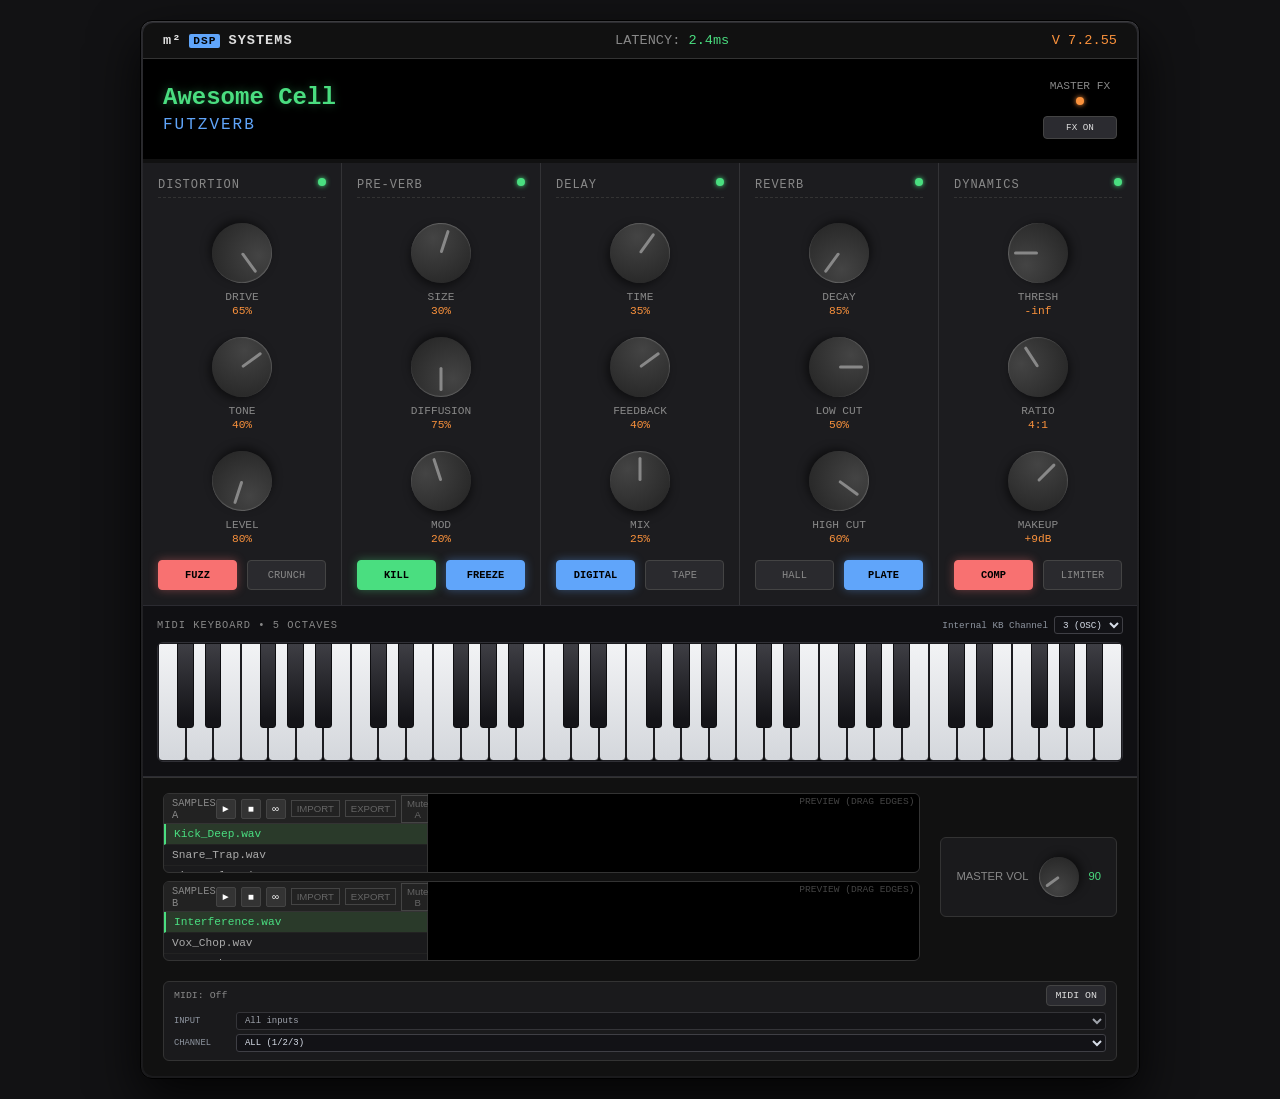
==== commit 31266f94: "Add master bypass control for all five FX modules" ====
--- a/futzverb_wired_loop (1).html
+++ b/futzverb_wired_loop (1).html
@@ -550,6 +550,26 @@
             color: var(--accent-blue);
         }
 
+        .master-bypass-btn {
+            margin-top: 6px;
+            width: 74px;
+            padding: 5px 6px;
+            font-size: 0.58rem;
+            border: 1px solid #444;
+            border-radius: 4px;
+            background: #2b2b30;
+            color: #ddd;
+            cursor: pointer;
+            font-family: var(--font-tech);
+        }
+
+        .master-bypass-btn.active {
+            background: var(--accent-red);
+            color: #000;
+            border-color: var(--accent-red);
+            box-shadow: 0 0 6px rgba(248, 113, 113, 0.45);
+        }
+
         .midi-map {
             font-family: var(--font-tech);
             font-size: 0.55rem;
@@ -718,10 +738,10 @@
                 <div class="bar" style="animation-delay: 0.4s"></div>
             </div>
 
-            <div style="text-align: right; font-family: var(--font-tech); font-size: 0.7rem; color: var(--text-muted);">
-                <div>BYPASS</div>
-                <div class="led led-orange on" style="margin: 5px auto;"></div>
-                <div>ON</div>
+            <div style="text-align: right; font-family: var(--font-tech); font-size: 0.7rem; color: var(--text-muted); display:flex; flex-direction:column; align-items:center;">
+                <div>MASTER FX</div>
+                <div class="led led-orange on" id="masterBypassLed" style="margin: 5px auto;"></div>
+                <button class="master-bypass-btn" id="masterBypassBtn" aria-pressed="false">FX ON</button>
             </div>
         </section>
 
@@ -1023,10 +1043,13 @@
             let fx = null; // { input, output, nodes... }
             const knobState = Object.create(null);
             let reverbRegenTimer = null;
+            let isMasterBypassed = false;
 
             const midiBtn = document.getElementById('midiBtn');
             const midiStatus = document.getElementById('midiStatus');
             const midiMapPreview = document.getElementById('midiMapPreview');
+            const masterBypassBtn = document.getElementById('masterBypassBtn');
+            const masterBypassLed = document.getElementById('masterBypassLed');
             const midiInputSelect = document.getElementById('midiInputSelect');
             const midiTargetSelect = document.getElementById('midiTargetSelect');
             const midiKeyboardEl = document.getElementById('midiKeyboard');
@@ -1584,6 +1607,40 @@
             populateMidiInputSelect();
             setupMidiMapPreview();
 
+            function applyMasterBypassVisualState() {
+                if (masterBypassBtn) {
+                    masterBypassBtn.classList.toggle('active', isMasterBypassed);
+                    masterBypassBtn.textContent = isMasterBypassed ? 'BYPASSED' : 'FX ON';
+                    masterBypassBtn.setAttribute('aria-pressed', String(isMasterBypassed));
+                }
+                if (masterBypassLed) {
+                    masterBypassLed.classList.toggle('on', !isMasterBypassed);
+                }
+                document.querySelectorAll('.workspace .module .module-header .led').forEach((led) => {
+                    led.classList.toggle('on', !isMasterBypassed);
+                });
+            }
+
+            function applyMasterBypassAudioState() {
+                if (!audioContext || !fx) return;
+                const t = audioContext.currentTime;
+                const n = fx.nodes;
+                // FX path bypass for all five modules; master volume remains active.
+                n.fxPathGain.gain.setTargetAtTime(isMasterBypassed ? 0 : 1, t, 0.01);
+                n.cleanBypassGain.gain.setTargetAtTime(isMasterBypassed ? 1 : 0, t, 0.01);
+            }
+
+            function setMasterBypass(nextState) {
+                isMasterBypassed = !!nextState;
+                applyMasterBypassVisualState();
+                applyMasterBypassAudioState();
+            }
+
+            if (masterBypassBtn) {
+                masterBypassBtn.addEventListener('click', () => setMasterBypass(!isMasterBypassed));
+            }
+            applyMasterBypassVisualState();
+
             // --- Helper: Init Audio Context ---
             const initAudioContext = () => {
                 if (!audioContext) {
@@ -1602,6 +1659,8 @@
 
                 // Core nodes
                 const input = audioContext.createGain();
+                const fxPathGain = audioContext.createGain();
+                const cleanBypassGain = audioContext.createGain();
 
                 // Distortion stage
                 const driveGain = audioContext.createGain();
@@ -1658,8 +1717,12 @@
                 const masterGain = audioContext.createGain();
 
                 // Wire it up:
-                // input -> drive -> shaper -> tone -> level -> split dry + wet
-                input.connect(driveGain);
+                // input -> (fx path + clean bypass)
+                input.connect(fxPathGain);
+                input.connect(cleanBypassGain);
+
+                // fx path -> drive -> shaper -> tone -> level -> split dry + wet
+                fxPathGain.connect(driveGain);
                 driveGain.connect(shaper);
                 shaper.connect(toneFilter);
                 toneFilter.connect(distLevel);
@@ -1691,12 +1754,14 @@
                 sum.connect(compressor);
                 compressor.connect(makeupGain);
                 makeupGain.connect(masterGain);
+                cleanBypassGain.connect(masterGain);
                 masterGain.connect(audioContext.destination);
 
                 fx = {
                     input,
                     output: masterGain,
                     nodes: {
+                        fxPathGain, cleanBypassGain,
                         driveGain, shaper, toneFilter, distLevel,
                         delayNode, delayFeedback, delayFilter, delayWet,
                         preDelay, modDelay, modDepth, lfo, lfoGain,
@@ -1709,6 +1774,7 @@
 
                 // Initialize node params from current knob positions
                 applyAllKnobsToAudio();
+                applyMasterBypassAudioState();
 
                 // Build initial impulse response
                 scheduleReverbRegen(true);
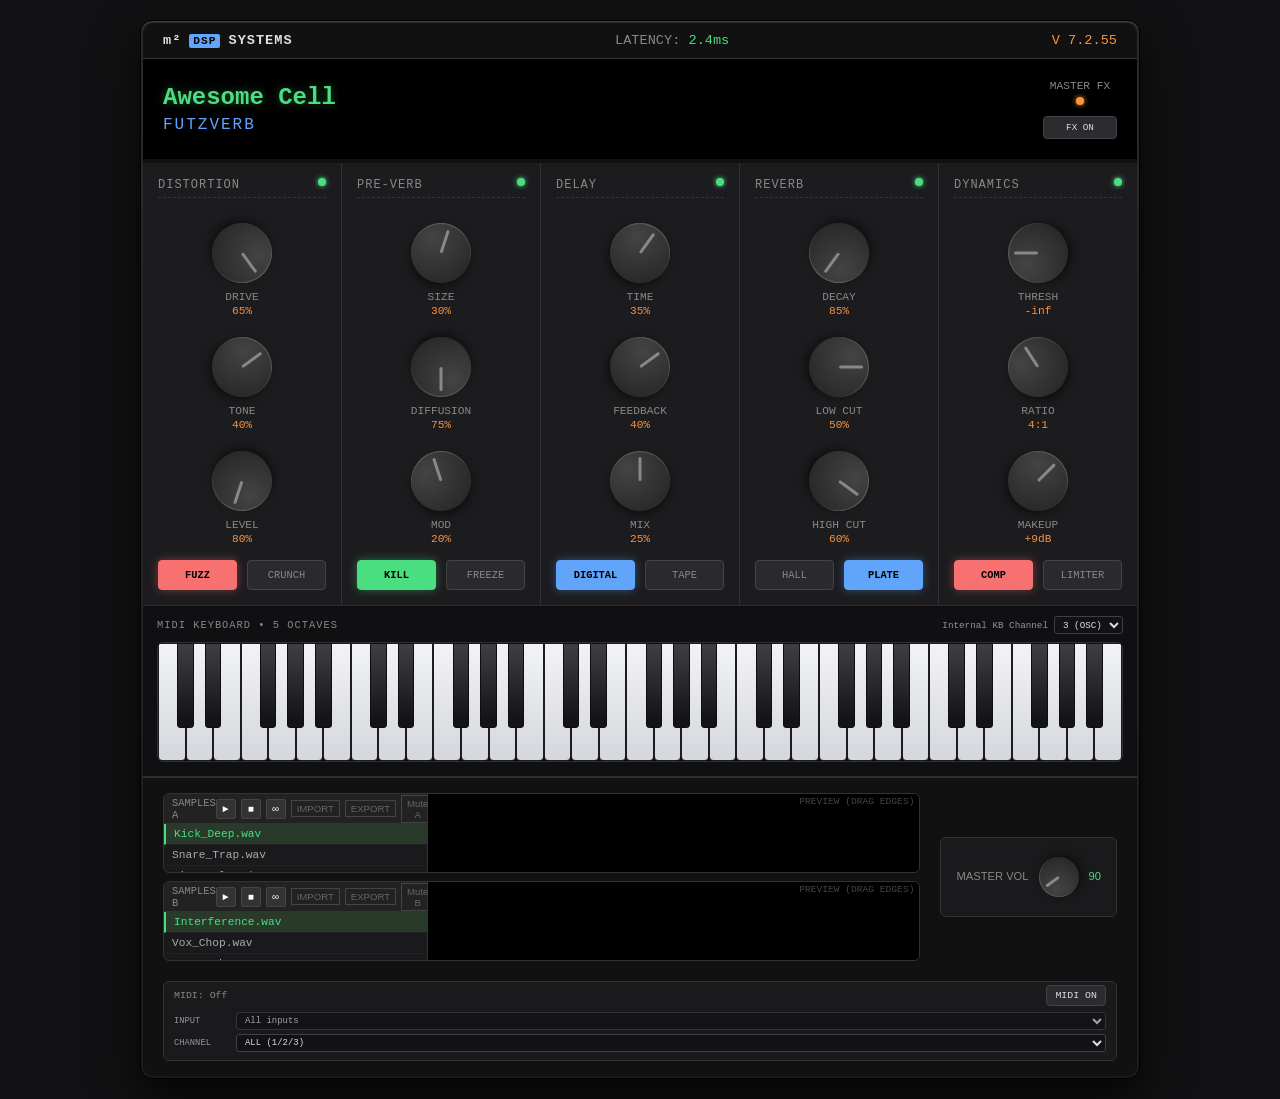
==== commit 15741b8a: "Add ARIA pressed state for module mode buttons" ====
--- a/futzverb_wired_loop (1).html
+++ b/futzverb_wired_loop (1).html
@@ -1044,6 +1044,13 @@
             const knobState = Object.create(null);
             let reverbRegenTimer = null;
             let isMasterBypassed = false;
+            const moduleModeState = {
+                distortion: 'fuzz',
+                preverb: 'kill',
+                delay: 'digital',
+                reverb: 'plate',
+                dynamics: 'comp'
+            };
 
             const midiBtn = document.getElementById('midiBtn');
             const midiStatus = document.getElementById('midiStatus');
@@ -1682,6 +1689,7 @@
                 delayWet.gain.value = 0.18;
 
                 // Reverb stage (with predelay + optional modulation)
+                const preVerbSendGain = audioContext.createGain();
                 const preDelay = audioContext.createDelay(0.2); // up to 200ms
                 const modDelay = audioContext.createDelay(0.05); // subtle modulation
                 const modDepth = audioContext.createGain(); // scales LFO
@@ -1738,7 +1746,8 @@
                 delayFeedback.connect(delayNode);
 
                 // wet path: predelay -> modDelay -> convolver -> EQ -> wetGain
-                distLevel.connect(preDelay);
+                distLevel.connect(preVerbSendGain);
+                preVerbSendGain.connect(preDelay);
                 preDelay.connect(modDelay);
                 modDelay.connect(convolver);
                 convolver.connect(lowCut);
@@ -1764,7 +1773,7 @@
                         fxPathGain, cleanBypassGain,
                         driveGain, shaper, toneFilter, distLevel,
                         delayNode, delayFeedback, delayFilter, delayWet,
-                        preDelay, modDelay, modDepth, lfo, lfoGain,
+                        preVerbSendGain, preDelay, modDelay, modDepth, lfo, lfoGain,
                         convolver, lowCut, highCut,
                         dryGain, wetGain,
                         compressor, makeupGain, masterGain,
@@ -1774,6 +1783,7 @@
 
                 // Initialize node params from current knob positions
                 applyAllKnobsToAudio();
+                applyModuleModesToAudio();
                 applyMasterBypassAudioState();
 
                 // Build initial impulse response
@@ -1847,10 +1857,23 @@
                 const decayNorm = clamp(decay / 100, 0, 1);
                 const diffNorm = clamp(diff / 100, 0, 1);
 
-                // IR length: small rooms shorter, bigger rooms longer; decay dominates tail
-                const seconds = clamp(0.35 + sizeNorm * 1.1 + decayNorm * 7.0, 0.35, 10.0);
-
-                const ir = createImpulseResponse({ seconds, diffusion: diffNorm });
+                const preverbMode = moduleModeState.preverb;
+                const reverbMode = moduleModeState.reverb;
+
+                // IR length/mood changes by mode.
+                let seconds = clamp(0.35 + sizeNorm * 1.1 + decayNorm * 7.0, 0.35, 10.0);
+                let diffusion = diffNorm;
+
+                if (preverbMode === 'freeze') {
+                    seconds = 12.0;
+                    diffusion = 0.98;
+                }
+                if (reverbMode === 'plate') {
+                    seconds = clamp(seconds * 0.78, 0.35, 8.0);
+                    diffusion = clamp(diffusion * 0.85, 0, 1);
+                }
+
+                const ir = createImpulseResponse({ seconds, diffusion });
                 fx.nodes.convolver.buffer = ir;
             }
 
@@ -1859,6 +1882,7 @@
                 if (!audioContext) return;
                 ensureFxGraph();
                 Object.keys(knobState).forEach((p) => applyKnobToAudio(p, knobState[p]));
+                applyModuleModesToAudio();
             }
 
             function applyKnobToAudio(param, value) {
@@ -1871,9 +1895,11 @@
                     // --- Distortion ---
                     case 'Drive': {
                         const norm = clamp(v / 100, 0, 1);
-                        // Pre gain 1..20
-                        n.driveGain.gain.setTargetAtTime(1 + norm * 19, t, 0.01);
-                        n.shaper.curve = makeDistortionCurve(norm);
+                        const crunch = moduleModeState.distortion === 'crunch';
+                        const driveScale = crunch ? 10 : 19;
+                        const curveAmt = crunch ? norm * 0.55 : norm;
+                        n.driveGain.gain.setTargetAtTime(1 + curveAmt * driveScale, t, 0.01);
+                        n.shaper.curve = makeDistortionCurve(curveAmt);
                         break;
                     }
                     case 'Tone': {
@@ -1900,12 +1926,14 @@
                     }
                     case 'Feedback': {
                         const norm = clamp(v / 100, 0, 1);
-                        n.delayFeedback.gain.setTargetAtTime(norm * 0.92, t, 0.02);
+                        const isTape = moduleModeState.delay === 'tape';
+                        n.delayFeedback.gain.setTargetAtTime(norm * (isTape ? 0.75 : 0.92), t, 0.02);
                         break;
                     }
                     case 'Mix': {
                         const norm = clamp(v / 100, 0, 1);
-                        n.delayWet.gain.setTargetAtTime(norm * 0.8, t, 0.02);
+                        const isTape = moduleModeState.delay === 'tape';
+                        n.delayWet.gain.setTargetAtTime(norm * (isTape ? 0.62 : 0.8), t, 0.02);
                         break;
                     }
 
@@ -1916,8 +1944,10 @@
                         n.preDelay.delayTime.setTargetAtTime(norm * 0.06, t, 0.01);
 
                         // Wet/dry derived from size (bigger room => more wet)
-                        const wet = clamp(0.10 + norm * 0.75, 0.10, 0.90);
-                        const dry = clamp(1.0 - wet * 0.65, 0.15, 1.0);
+                        let wet = clamp(0.10 + norm * 0.75, 0.10, 0.90);
+                        let dry = clamp(1.0 - wet * 0.65, 0.15, 1.0);
+                        if (moduleModeState.preverb === 'kill') { wet = 0.0; dry = 1.0; }
+                        if (moduleModeState.preverb === 'freeze') { wet = Math.max(wet, 0.92); dry = Math.min(dry, 0.22); }
                         n.wetGain.gain.setTargetAtTime(wet, t, 0.02);
                         n.dryGain.gain.setTargetAtTime(dry, t, 0.02);
 
@@ -1937,7 +1967,7 @@
                         const norm = clamp(v / 100, 0, 1);
                         // LFO rate 0.2..2.2 Hz, depth 0..8ms
                         const rate = 0.2 + norm * 2.0;
-                        const depth = norm * 0.008; // seconds
+                        const depth = moduleModeState.preverb === 'freeze' ? Math.max(norm * 0.008, 0.004) : norm * 0.008; // seconds
                         n.lfo.frequency.setTargetAtTime(rate, t, 0.02);
                         n.lfoGain.gain.setTargetAtTime(1.0, t, 0.02);
                         // Base delay follows a bit of size, but keep subtle
@@ -1956,7 +1986,8 @@
                     case 'High Cut': {
                         // 1000..16000 Hz
                         const norm = clamp(v / 100, 0, 1);
-                        const fc = 16000 * Math.pow(0.0625, 1 - norm); // ~1000..16000
+                        let fc = 16000 * Math.pow(0.0625, 1 - norm); // ~1000..16000
+                        if (moduleModeState.reverb === 'plate') fc *= 0.72;
                         n.highCut.frequency.setTargetAtTime(fc, t, 0.02);
                         n.highCut.Q.setTargetAtTime(0.7, t, 0.02);
                         break;
@@ -1971,7 +2002,8 @@
                     }
                     case 'Ratio': {
                         // knob min 1 max 20 => 1..20
-                        n.compressor.ratio.setTargetAtTime(clamp(v, 1, 20), t, 0.02);
+                        const lim = moduleModeState.dynamics === 'limiter';
+                        n.compressor.ratio.setTargetAtTime(lim ? clamp(10 + v * 2, 12, 20) : clamp(v, 1, 20), t, 0.02);
                         break;
                     }
                     case 'Gain': {
@@ -2015,6 +2047,71 @@
             function getKnobValue(param, fallback = 0) {
                 return toNumber(knobState[param], fallback);
             }
+
+            function applyModuleModesToAudio() {
+                if (!audioContext || !fx) return;
+                const t = audioContext.currentTime;
+                const n = fx.nodes;
+
+                const preverbMode = moduleModeState.preverb;
+                n.preVerbSendGain.gain.setTargetAtTime(preverbMode === 'kill' ? 0 : (preverbMode === 'freeze' ? 1.25 : 1), t, 0.02);
+
+                const tape = moduleModeState.delay === 'tape';
+                n.delayFilter.frequency.setTargetAtTime(tape ? 2400 : 6800, t, 0.03);
+
+                const lim = moduleModeState.dynamics === 'limiter';
+                n.compressor.attack.setTargetAtTime(lim ? 0.001 : 0.006, t, 0.02);
+                n.compressor.release.setTargetAtTime(lim ? 0.08 : 0.18, t, 0.02);
+                n.compressor.knee.setTargetAtTime(lim ? 3 : 24, t, 0.02);
+
+                scheduleReverbRegen();
+            }
+
+            function initModuleModeButtons() {
+                const mapping = {
+                    distortion: ['fuzz', 'crunch'],
+                    preverb: ['kill', 'freeze'],
+                    delay: ['digital', 'tape'],
+                    reverb: ['hall', 'plate'],
+                    dynamics: ['comp', 'limiter']
+                };
+
+                document.querySelectorAll('.workspace .module').forEach((moduleEl) => {
+                    const header = moduleEl.querySelector('.module-header span');
+                    const modeRow = moduleEl.querySelector('.btn-row');
+                    if (!header || !modeRow) return;
+                    const moduleName = header.textContent.trim().toLowerCase().replace(/[-\s]+/g, '');
+                    const modes = mapping[moduleName];
+                    if (!modes) return;
+
+                    const buttons = Array.from(modeRow.querySelectorAll('.btn'));
+                    buttons.forEach((btn, idx) => {
+                        const mode = modes[idx] || btn.textContent.trim().toLowerCase();
+                        btn.dataset.mode = mode;
+                        const isActive = moduleModeState[moduleName] === mode;
+                        btn.classList.toggle('active', isActive);
+                        btn.setAttribute('aria-pressed', isActive ? 'true' : 'false');
+
+                        btn.addEventListener('click', () => {
+                            if (moduleModeState[moduleName] === mode) return;
+                            moduleModeState[moduleName] = mode;
+                            buttons.forEach((b) => {
+                                const selected = b.dataset.mode === mode;
+                                b.classList.toggle('active', selected);
+                                b.setAttribute('aria-pressed', selected ? 'true' : 'false');
+                            });
+
+                            if (audioContext) {
+                                ensureFxGraph();
+                                applyModuleModesToAudio();
+                                applyAllKnobsToAudio();
+                            }
+                        });
+                    });
+                });
+            }
+
+            initModuleModeButtons();
 
             // --- 1. Dual Sampler Decks (A/B) ---
             function createProceduralBuffer() {
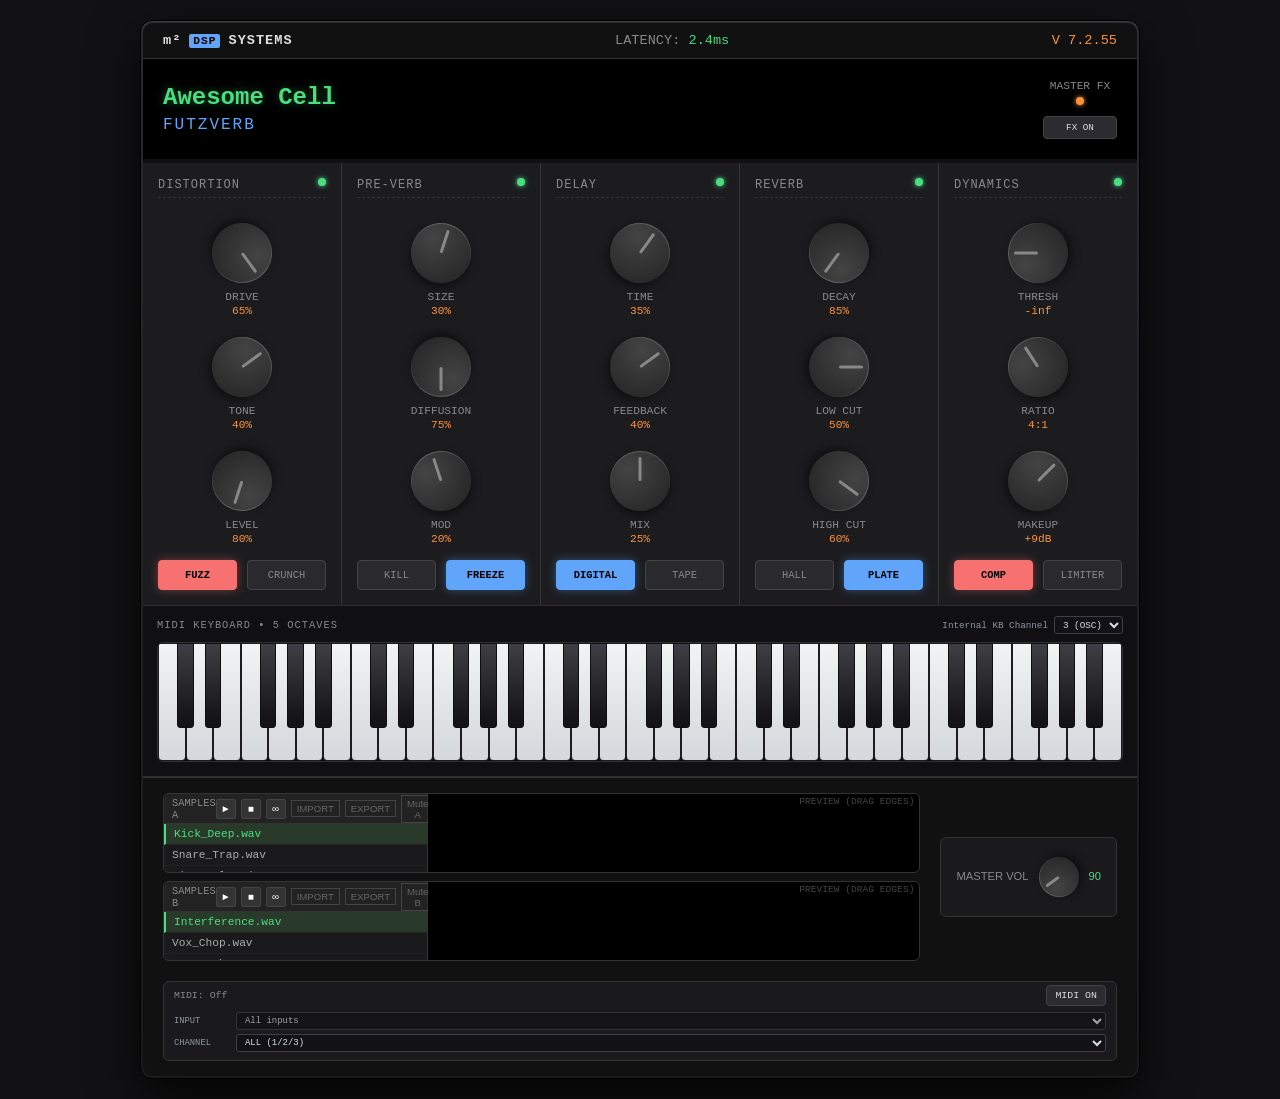
==== commit 8a3b6b75: "Fix Pre-Verb signal path and mode behavior in realtime/export" ====
--- a/futzverb_wired_loop (1).html
+++ b/futzverb_wired_loop (1).html
@@ -811,7 +811,7 @@
                     </div>
                 </div>
                 <div class="btn-row">
-                    <button class="btn active">Kill</button>
+                    <button class="btn">Kill</button>
                     <button class="btn btn-blue active">Freeze</button>
                 </div>
             </div>
@@ -949,7 +949,7 @@
                                 <button class="sb-import-btn" data-role="import">IMPORT</button>
                                 <button class="sb-export-btn" data-role="export">EXPORT</button>
                                 <button class="sb-mute-btn" data-role="mute">Mute A</button>
-                                <label class="sb-volume">VOL <input type="range" data-role="deck-volume" min="0" max="100" value="100" /><span class="sb-volume-value" data-role="deck-volume-value">100</span></label>
+                                <label class="sb-volume">Volume A <input type="range" data-role="deck-volume" min="0" max="100" value="80" /><span class="sb-volume-value" data-role="deck-volume-value">80</span></label>
                             </div>
                         </div>
                         <ul class="sb-list" data-role="sample-list">
@@ -981,7 +981,7 @@
                                 <button class="sb-import-btn" data-role="import">IMPORT</button>
                                 <button class="sb-export-btn" data-role="export">EXPORT</button>
                                 <button class="sb-mute-btn" data-role="mute">Mute B</button>
-                                <label class="sb-volume">VOL <input type="range" data-role="deck-volume" min="0" max="100" value="100" /><span class="sb-volume-value" data-role="deck-volume-value">100</span></label>
+                                <label class="sb-volume">Volume B <input type="range" data-role="deck-volume" min="0" max="100" value="80" /><span class="sb-volume-value" data-role="deck-volume-value">80</span></label>
                             </div>
                         </div>
                         <ul class="sb-list" data-role="sample-list">
@@ -1046,7 +1046,7 @@
             let isMasterBypassed = false;
             const moduleModeState = {
                 distortion: 'fuzz',
-                preverb: 'kill',
+                preverb: 'freeze',
                 delay: 'digital',
                 reverb: 'plate',
                 dynamics: 'comp'
@@ -1864,6 +1864,10 @@
                 let seconds = clamp(0.35 + sizeNorm * 1.1 + decayNorm * 7.0, 0.35, 10.0);
                 let diffusion = diffNorm;
 
+                if (preverbMode === 'kill') {
+                    seconds = clamp(seconds * 0.58, 0.25, 5.0);
+                    diffusion = clamp(diffusion * 0.72, 0, 1);
+                }
                 if (preverbMode === 'freeze') {
                     seconds = 12.0;
                     diffusion = 0.98;
@@ -1943,11 +1947,15 @@
                         // predelay 0..60ms
                         n.preDelay.delayTime.setTargetAtTime(norm * 0.06, t, 0.01);
 
-                        // Wet/dry derived from size (bigger room => more wet)
+                        // Wet/dry derived from size + pre-verb mode
+                        const preverbMode = moduleModeState.preverb;
                         let wet = clamp(0.10 + norm * 0.75, 0.10, 0.90);
                         let dry = clamp(1.0 - wet * 0.65, 0.15, 1.0);
-                        if (moduleModeState.preverb === 'kill') { wet = 0.0; dry = 1.0; }
-                        if (moduleModeState.preverb === 'freeze') { wet = Math.max(wet, 0.92); dry = Math.min(dry, 0.22); }
+                        if (preverbMode === 'kill') {
+                            wet = clamp(wet * 0.45, 0.08, 0.42);
+                            dry = clamp(1.0 - wet * 0.35, 0.65, 1.0);
+                        }
+                        if (preverbMode === 'freeze') { wet = Math.max(wet, 0.92); dry = Math.min(dry, 0.22); }
                         n.wetGain.gain.setTargetAtTime(wet, t, 0.02);
                         n.dryGain.gain.setTargetAtTime(dry, t, 0.02);
 
@@ -2048,13 +2056,28 @@
                 return toNumber(knobState[param], fallback);
             }
 
+            function softSwitchDistortionMode() {
+                if (!audioContext || !fx) return;
+                const n = fx.nodes;
+                const now = audioContext.currentTime;
+                const currentLevel = clamp(getKnobValue('Level', 80) / 100, 0, 1) * 1.6;
+
+                // tiny dip to reduce clicks when changing waveshaper curve
+                n.distLevel.gain.cancelScheduledValues(now);
+                n.distLevel.gain.setValueAtTime(n.distLevel.gain.value, now);
+                n.distLevel.gain.linearRampToValueAtTime(currentLevel * 0.85, now + 0.012);
+                applyKnobToAudio('Drive', getKnobValue('Drive', 65));
+                n.distLevel.gain.linearRampToValueAtTime(currentLevel, now + 0.04);
+            }
+
             function applyModuleModesToAudio() {
                 if (!audioContext || !fx) return;
                 const t = audioContext.currentTime;
                 const n = fx.nodes;
 
                 const preverbMode = moduleModeState.preverb;
-                n.preVerbSendGain.gain.setTargetAtTime(preverbMode === 'kill' ? 0 : (preverbMode === 'freeze' ? 1.25 : 1), t, 0.02);
+                n.preVerbSendGain.gain.setTargetAtTime(preverbMode === 'kill' ? 0.42 : (preverbMode === 'freeze' ? 1.25 : 1), t, 0.02);
+                n.modDepth.gain.setTargetAtTime(preverbMode === 'freeze' ? Math.max(n.modDepth.gain.value, 0.004) : n.modDepth.gain.value, t, 0.02);
 
                 const tape = moduleModeState.delay === 'tape';
                 n.delayFilter.frequency.setTargetAtTime(tape ? 2400 : 6800, t, 0.03);
@@ -2063,6 +2086,9 @@
                 n.compressor.attack.setTargetAtTime(lim ? 0.001 : 0.006, t, 0.02);
                 n.compressor.release.setTargetAtTime(lim ? 0.08 : 0.18, t, 0.02);
                 n.compressor.knee.setTargetAtTime(lim ? 3 : 24, t, 0.02);
+
+                const plate = moduleModeState.reverb === 'plate';
+                n.preDelay.delayTime.setTargetAtTime(plate ? 0.006 : 0.02, t, 0.03);
 
                 scheduleReverbRegen();
             }
@@ -2103,6 +2129,7 @@
 
                             if (audioContext) {
                                 ensureFxGraph();
+                                if (moduleName === 'distortion') softSwitchDistortionMode();
                                 applyModuleModesToAudio();
                                 applyAllKnobsToAudio();
                             }
@@ -2209,7 +2236,7 @@
                     volumeValue,
                     currentBuffer: null,
                     sampleGain: null,
-                    level: 1.0,
+                    level: 0.8,
                     muted: false,
                     sourceNode: null,
                     activeMidiVoices: new Map(),
@@ -2592,12 +2619,16 @@
 
                     const sourceNode = offline.createBufferSource();
                     sourceNode.buffer = slicedBuffer;
-                    sourceNode.connect(distIn);
-                    sourceNode.connect(distBypass);
+                    const deckOutGain = offline.createGain();
+                    deckOutGain.gain.setValueAtTime(getDeckOutputGain(), t0);
+                    sourceNode.connect(deckOutGain);
+                    deckOutGain.connect(distIn);
+                    deckOutGain.connect(distBypass);
 
                     // module states
                     const distEnabled = getModuleEnabled('Distortion');
                     const preVerbEnabled = getModuleEnabled('Pre-Verb');
+                    const preverbMode = moduleModeState.preverb;
                     const delayEnabled = getModuleEnabled('Delay');
                     const reverbEnabled = getModuleEnabled('Reverb');
                     const dynamicsEnabled = getModuleEnabled('Dynamics');
@@ -2642,18 +2673,29 @@
                     delayWet.gain.setValueAtTime(delayEnabled ? clamp(dMix / 100, 0, 1) * 0.8 : 0, t0);
 
                     const sizeNorm = clamp(size / 100, 0, 1);
-                    preDelay.delayTime.setValueAtTime(preVerbEnabled ? sizeNorm * 0.06 : 0, t0);
-
-                    const modNorm = preVerbEnabled ? clamp(mod / 100, 0, 1) : 0;
+                    const preVerbOn = preVerbEnabled ? 1 : 0;
+                    const preDelaySeconds = preverbMode === 'freeze' ? 0.045 : (preverbMode === 'kill' ? 0.012 : sizeNorm * 0.06);
+                    preDelay.delayTime.setValueAtTime(preVerbOn ? preDelaySeconds : 0, t0);
+
+                    const modNorm = preVerbOn ? clamp(mod / 100, 0, 1) : 0;
                     lfo.frequency.setValueAtTime(0.2 + modNorm * 2.0, t0);
                     lfoGain.gain.setValueAtTime(1.0, t0);
-                    modDepth.gain.setValueAtTime(modNorm * 0.008, t0);
+                    const modDepthSeconds = preverbMode === 'freeze' ? Math.max(modNorm * 0.008, 0.004) : modNorm * 0.008;
+                    modDepth.gain.setValueAtTime(modDepthSeconds, t0);
                     modDelay.delayTime.setValueAtTime(0.010, t0);
-                    modBypass.gain.setValueAtTime(preVerbEnabled ? 0 : 1, t0);
+                    modBypass.gain.setValueAtTime(preVerbOn ? 0 : 1, t0);
                     lfo.start(0);
 
-                    const wet = clamp(0.10 + sizeNorm * 0.75, 0.10, 0.90);
-                    const dry = clamp(1.0 - wet * 0.65, 0.15, 1.0);
+                    let wet = clamp(0.10 + sizeNorm * 0.75, 0.10, 0.90);
+                    let dry = clamp(1.0 - wet * 0.65, 0.15, 1.0);
+                    if (preverbMode === 'kill') {
+                        wet = clamp(wet * 0.45, 0.08, 0.42);
+                        dry = clamp(1.0 - wet * 0.35, 0.65, 1.0);
+                    }
+                    if (preverbMode === 'freeze') {
+                        wet = Math.max(wet, 0.92);
+                        dry = Math.min(dry, 0.22);
+                    }
                     dryGain.gain.setValueAtTime(dry, t0);
                     wetGain.gain.setValueAtTime(reverbEnabled ? wet : 0, t0);
 
@@ -2765,7 +2807,7 @@
                 deck.volumeSlider?.addEventListener('input', (e) => {
                     updateDeckVolume(e.target.value);
                 });
-                updateDeckVolume(deck.volumeSlider?.value ?? 100);
+                updateDeckVolume(deck.volumeSlider?.value ?? 80);
                 updateDeckMuteUI();
 
                 deck.sampleList?.querySelectorAll('li').forEach((item) => {
